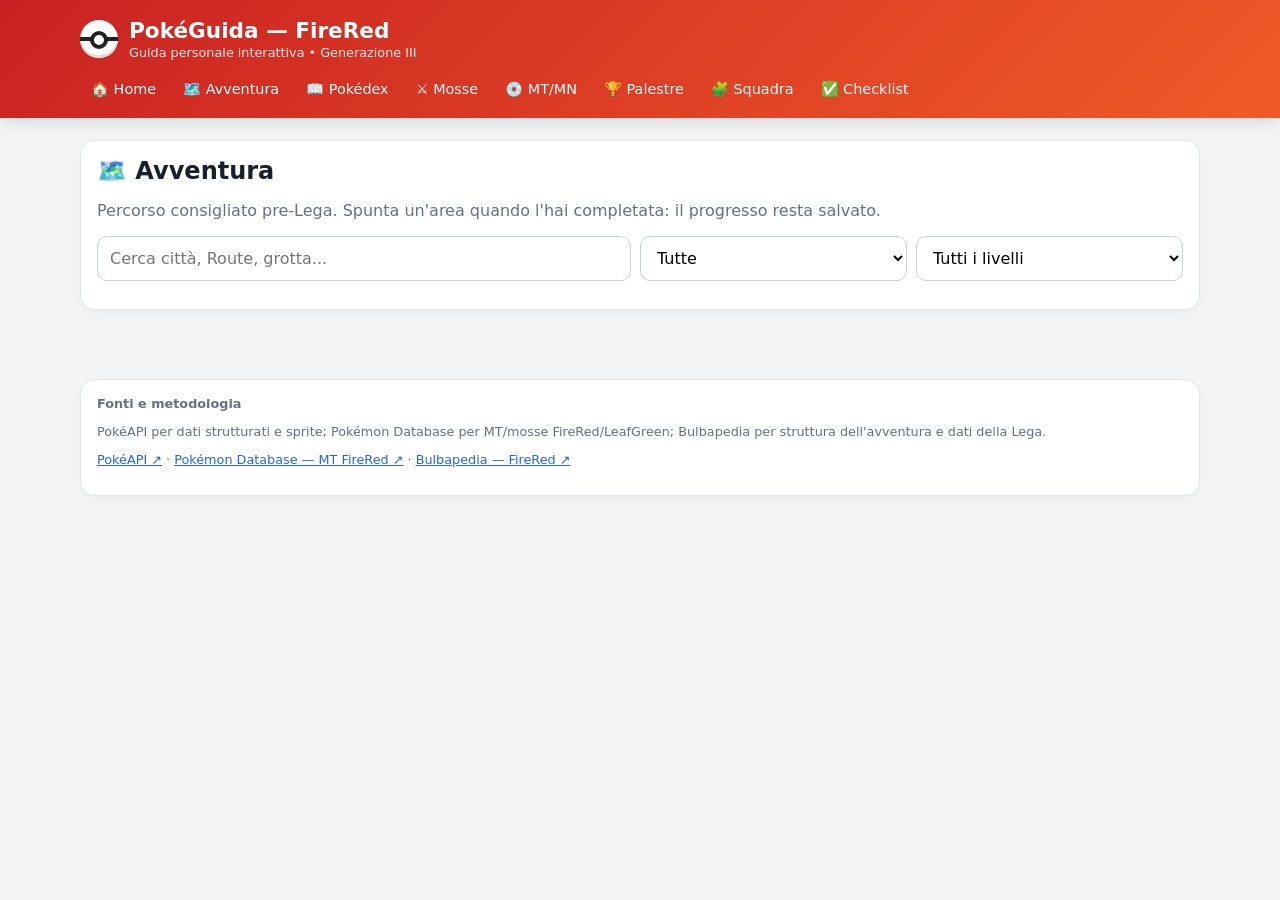
==== adventure.html @ aed2b201 "Add files via upload" ====
<!doctype html><html lang="it"><head><meta charset="utf-8"><meta name="viewport" content="width=device-width,initial-scale=1,viewport-fit=cover"><meta name="description" content="Guida interattiva Pokémon FireRed Generazione III"><title>Avventura — PokéGuida FireRed</title><style>
:root{--bg:#f3f5f7;--card:#fff;--ink:#18212b;--muted:#667085;--line:#e2e6ea;--red:#d92d2d;--red2:#ff6b35;--blue:#2563eb;--green:#15803d;--yellow:#b7791f;--shadow:0 4px 16px #0000000b}
*{box-sizing:border-box}html{scroll-behavior:smooth}body{margin:0;background:var(--bg);color:var(--ink);font-family:system-ui,-apple-system,BlinkMacSystemFont,"Segoe UI",Roboto,sans-serif}
header{background:linear-gradient(135deg,#c92121,#f05a28);color:#fff;position:sticky;top:0;z-index:20;box-shadow:0 3px 18px #0002}.wrap{width:min(1120px,calc(100% - 24px));margin:auto}
.top{padding:18px 0 12px;display:flex;align-items:center;justify-content:space-between;gap:12px}.brand{display:flex;align-items:center;gap:11px}.brand h1{font-size:1.35rem;margin:0}.brand p{font-size:.8rem;margin:2px 0 0;opacity:.9}.ball{width:38px;height:38px;border-radius:50%;background:#fff;position:relative;box-shadow:inset 0 -3px #ddd;flex:0 0 auto}.ball:before{content:"";position:absolute;left:0;right:0;top:17px;height:4px;background:#222}.ball:after{content:"";position:absolute;width:10px;height:10px;border:4px solid #222;background:#fff;border-radius:50%;left:10px;top:11px}
nav{display:flex;gap:5px;overflow:auto;padding:0 0 11px}nav a{color:#fff;text-decoration:none;padding:9px 11px;border-radius:9px;white-space:nowrap;font-size:.9rem}nav a:hover,nav a.active{background:#fff;color:#b51d1d}
main{padding:22px 0 40px}.page{display:none}.page.active{display:block}.grid{display:grid;grid-template-columns:repeat(auto-fit,minmax(245px,1fr));gap:14px}.card{background:var(--card);border:1px solid var(--line);border-radius:15px;padding:16px;box-shadow:var(--shadow)}.card h2,.card h3{margin:0 0 10px}.muted{color:var(--muted)}.small{font-size:.82rem}.notice{padding:13px 15px;border:1px solid #cfe1ff;background:#eef6ff;border-radius:12px;margin-bottom:14px}.tip{border-left:4px solid var(--red);padding:10px 12px;background:#fff7f7;border-radius:9px;margin:10px 0}.success{color:var(--green);font-weight:700}.warn{color:var(--yellow);font-weight:700}
button,.button{border:0;border-radius:9px;padding:9px 12px;background:#18212b;color:#fff;cursor:pointer;font:inherit}.button.alt{background:#fff;color:var(--ink);border:1px solid var(--line)}button:hover,.button:hover{opacity:.88}input,select{width:100%;padding:11px 12px;border:1px solid #cbd2d9;border-radius:10px;background:#fff;font:inherit}.controls{display:grid;grid-template-columns:2fr 1fr 1fr;gap:9px;margin:12px 0}.chips{display:flex;flex-wrap:wrap;gap:5px}.chip{display:inline-block;padding:4px 8px;border-radius:999px;background:#eef1f4;font-size:.75rem}.poke-grid{display:grid;grid-template-columns:repeat(auto-fill,minmax(165px,1fr));gap:9px}.poke{background:#fff;border:1px solid var(--line);border-radius:12px;padding:11px;cursor:pointer;transition:.15s}.poke:hover{border-color:#ef6b6b;transform:translateY(-1px)}.poke img{width:76px;height:76px;object-fit:contain;display:block;margin:auto}.num{font-size:.75rem;color:var(--muted)}.poke b{display:block;text-align:center}.poke .chips{text-align:center;justify-content:center}
.stat{display:flex;justify-content:space-between;border-bottom:1px dashed var(--line);padding:6px 0}.stat:last-child{border-bottom:0}table{width:100%;border-collapse:collapse;font-size:.9rem}th,td{text-align:left;padding:8px;border-bottom:1px solid var(--line);vertical-align:top}th{background:#fafafa}.scroll{overflow:auto}
.hero{background:linear-gradient(135deg,#fff,#fff6f1);border:1px solid #ffd4c7;border-radius:16px;padding:18px;margin-bottom:14px}.hero h2{margin:0 0 6px}.progress{height:10px;background:#e9ecef;border-radius:99px;overflow:hidden}.progress>i{display:block;height:100%;background:linear-gradient(90deg,var(--red),var(--red2));width:0}
.route{display:grid;grid-template-columns:auto 1fr auto;gap:12px;align-items:center;border:1px solid var(--line);background:#fff;border-radius:13px;padding:12px}.route .n{width:35px;height:35px;border-radius:50%;background:#ffe5df;display:grid;place-items:center;font-weight:800;color:#b51d1d}.route.done{opacity:.7}.route.done .n{background:#dff5e7;color:var(--green)}.route h3{margin:0 0 4px}.route p{margin:0}.route-actions{display:flex;gap:5px;flex-wrap:wrap;justify-content:flex-end}
.badge{font-size:.73rem;padding:4px 7px;border-radius:999px;background:#f1f3f5}.evo{display:flex;align-items:center;justify-content:center;gap:8px;flex-wrap:wrap;font-weight:700}.evo .arrow{font-size:1.3rem;color:var(--red)}
.team-slot{min-height:125px;display:flex;flex-direction:column;justify-content:space-between}.team-actions{display:flex;gap:6px}.danger{background:#a61b1b}.good{background:var(--green)}.two{display:grid;grid-template-columns:1fr 1fr;gap:14px}
.check{display:flex;gap:9px;align-items:flex-start;padding:9px;border-bottom:1px solid var(--line)}.check input{width:auto;margin-top:4px}.check.done label{text-decoration:line-through;color:var(--muted)}
.footer{padding:15px 0 50px;color:var(--muted);font-size:.8rem}.source a{color:var(--blue)}
.toast{position:fixed;right:14px;bottom:14px;background:#18212b;color:#fff;padding:11px 14px;border-radius:10px;box-shadow:0 8px 24px #0003;opacity:0;pointer-events:none;transition:.2s;z-index:50}.toast.show{opacity:1}
@media(max-width:700px){.top{align-items:flex-start}.brand h1{font-size:1.12rem}.controls,.two{grid-template-columns:1fr}.route{grid-template-columns:auto 1fr}.route-actions{grid-column:2;justify-content:flex-start}.wrap{width:min(100% - 18px,1120px)}main{padding-top:15px}.card{padding:14px}nav a{font-size:.82rem;padding:8px 9px}}
</style></head><body data-page="adventure"><header><div class="wrap"><div class="top"><div class="brand"><div class="ball"></div><div><h1>PokéGuida — FireRed</h1><p>Guida personale interattiva • Generazione III</p></div></div></div><nav id="nav">
<a href="index.html">🏠 Home</a>
<a href="adventure.html">🗺️ Avventura</a>
<a href="pokedex.html">📖 Pokédex</a>
<a href="moves.html">⚔️ Mosse</a>
<a href="tms.html">💿 MT/MN</a>
<a href="gyms.html">🏆 Palestre</a>
<a href="team.html">🧩 Squadra</a>
<a href="checklist.html">✅ Checklist</a>
</nav></div></header><main class="wrap"><section id="adventure" class="page active">
<div class="card"><h2>🗺️ Avventura</h2><p class="muted">Percorso consigliato pre-Lega. Spunta un'area quando l'hai completata: il progresso resta salvato.</p><div class="controls"><input id="areaSearch" placeholder="Cerca città, Route, grotta..."><select id="areaFilter"><option value="all">Tutte</option><option value="story">Storia</option><option value="optional">Opzionale</option></select><select id="areaLevel"><option value="all">Tutti i livelli</option><option value="1-15">Lv 1–15</option><option value="16-30">Lv 16–30</option><option value="31-45">Lv 31–45</option><option value="46-60">Lv 46–60</option></select></div></div>
<div id="areaList" style="display:grid;gap:9px;margin-top:14px"></div>
</section></main><footer class="wrap footer"><div class="card source"><b>Fonti e metodologia</b><p>PokéAPI per dati strutturati e sprite; Pokémon Database per MT/mosse FireRed/LeafGreen; Bulbapedia per struttura dell'avventura e dati della Lega.</p><p><a href="https://pokeapi.co/" target="_blank" rel="noopener">PokéAPI ↗</a> · <a href="https://pokemondb.net/firered-leafgreen/tms" target="_blank" rel="noopener">Pokémon Database — MT FireRed ↗</a> · <a href="https://bulbapedia.bulbagarden.net/wiki/Fire_Red" target="_blank" rel="noopener">Bulbapedia — FireRed ↗</a></p></div></footer><div id="toast" class="toast"></div><script>
'use strict';

/* ---------- dati FireRed curati ---------- */
const areas=[
["Pallet Town","story",5,["Scegli lo starter e ritira il Pokédex.","Parla con Oak dopo aver consegnato il pacco.","Ritira la Mappa da Daisy."],"Starter","Nessun incontro selvatico rilevante.","Primo obiettivo: arrivare a Viridian City."],
["Route 1","story",3,["Vai verso Viridian City.","Raccogli gli oggetti lungo il percorso."],"Pidgey, Rattata","Lv 2–5","Buona zona per portare lo starter al Lv 6–8."],
["Viridian City","story",5,["Consegna il pacco di Oak.","Ritira il Pokédex.","Compra Poké Ball quando disponibili."],"Pidgey/Rattata sulla Route 22","Lv 2–5","Prima di uscire puoi iniziare a formare il team."],
["Route 2","story",6,["Passa verso nord.","Raccogli l'oggetto e preparati alla foresta."],"Pidgey, Rattata, Nidoran in alcune aree","Lv 3–6","Non serve grindare molto."],
["Viridian Forest","story",7,["Attraversa la foresta.","Cerca Pikachu se vuoi un Elettro per la storia.","Affronta gli allenatori."],"Caterpie, Metapod, Weedle, Kakuna, Pikachu, Pidgey","Lv 3–7","Pikachu è raro: non perdere troppo tempo se non ti serve."],
["Pewter City","story",12,["Affronta Brock.","Ritira TM39 Rock Tomb dopo la vittoria.","Prosegui verso Route 3."],"Nessuno di importante","—","Per Brock, Acqua/Erba/Lotta sono ottimi."],
["Route 3","story",13,["Supera gli allenatori.","Raggiungi Mt. Moon."],"Spearow, Pidgey, Rattata, Nidoran","Lv 6–8","Buona zona per pareggiare i livelli."],
["Mt. Moon","story",15,["Esplora i piani e sconfiggi Team Rocket.","Scegli il Fossile Dome o Helix.","Raccogli TM09 Bullet Seed e TM46 Thief."],"Zubat, Geodude, Paras, Clefairy, Sandshrew/Ekans a seconda della versione","Lv 8–12","Geodude è utile contro molti avversari fisici."],
["Route 4","story",15,["Dopo Mt. Moon raccogli TM05 Roar.","Entra a Cerulean."],"Spearow, Rattata, Ekans/Sandshrew, Mankey in alcune versioni","Lv 8–12","Mankey può essere una risposta eccellente a Misty solo indirettamente: è soprattutto utile più avanti."],
["Cerulean City","story",18,["Affronta Misty.","Segui il Rocket Grunt a nord.","Visita Route 24/25 e casa di Bill."],"Poliwag/Psyduck/Magikarp tramite pesca","Lv 5–15","Starmie Lv 21 è il vero picco della palestra."],
["Route 24 / Route 25","story",18,["Sconfiggi il Nugget Bridge.","Aiuta Bill e ottieni il biglietto per la S.S. Anne.","Raccogli TM45 Attract."],"Oddish/Bellsprout, Caterpie/Weedle, Pidgey, Abra","Lv 8–14","Abra è forte ma richiede pazienza: catturarlo è la parte difficile."],
["Vermilion City / S.S. Anne","story",20,["Esplora la S.S. Anne.","Ottieni HM01 Cut.","Affronta Lt. Surge dopo aver attivato il puzzle della palestra."],"Diglett nella Diglett's Cave","Lv 15–22","Diglett può essere una risposta molto forte a Lt. Surge."],
["Route 9 / Route 10","story",22,["Supera gli allenatori.","Attraversa Rock Tunnel.","Porta Flash se vuoi facilitarti l'esplorazione."],"Rattata, Spearow, Ekans/Sandshrew, Voltorb in alcune zone","Lv 14–22","Non avere fretta: gli allenatori iniziano a salire di livello."],
["Rock Tunnel","story",25,["Attraversa la grotta.","Flash è consigliata ma non obbligatoria.","Arriva a Lavender Town."],"Zubat, Geodude, Machop, Onix, Mankey","Lv 15–22","Machop può diventare utile per il mid-game."],
["Lavender Town","story",25,["Visita Pokémon Tower quando la storia lo richiede.","Non puoi completare subito tutto: tornerai più avanti.","Prosegui verso Celadon/Fuchsia."],"Gastly, Cubone nella Pokémon Tower","Lv 13–25","Non sprecare tempo tentando di liberare subito la torre senza Silph Scope."],
["Celadon City","story",29,["Ottieni Eevee.","Esplora Department Store.","Completa Rocket Hideout.","Affronta Erika quando sei pronto.","Acquista le MT importanti al Game Corner se puoi."],"Eevee, Pokémon pescabili; Eevee è ottenibile come regalo","Lv variabili","Celadon è uno dei punti più importanti per costruire il team."],
["Fuchsia City / Safari Zone","story",35,["Completa Safari Zone.","Ottieni HM03 Surf e il Warden's Gold Teeth.","Affronta Koga.","Prendi gli oggetti rari della Safari Zone."],"Exeggcute, Rhyhorn, Tauros, Kangaskhan, Scyther/Pinsir, Dratini","Lv 22–32","Safari Zone è ricca di Pokémon importanti, ma catturarli richiede pazienza."],
["Saffron City / Silph Co.","story",38,["Salva Silph Co.","Ottieni la Master Ball.","Affronta il rivale e Team Rocket.","Affronta Sabrina."],"Abra/Kadabra nelle zone accessibili","Lv 15–35","Non usare la Master Ball a caso: è una risorsa unica nella run principale."],
["Cinnabar Island","story",42,["Esplora Pokémon Mansion per la chiave.","Affronta Blaine.","Completa la parte della storia sulle Sevii Islands quando richiesto."],"Ponyta/Rapidash; pesca","Lv 28–40","Acqua e Terra sono ottimi contro Blaine."],
["Seafoam Islands","story",42,["Attraversa la grotta oppure usa un percorso alternativo.","Ottieni accesso a Cinnabar/Vermilion a seconda del percorso.","Puoi incontrare Articuno."],"Tentacool, Tentacruel, Seel, Dewgong, Slowpoke, Psyduck","Lv 25–40","Articuno è opzionale ma molto forte per la storia."],
["Viridian City / Gym","story",45,["Affronta Giovanni.","Ottieni TM26 Earthquake.","Con l'ottavo badge puoi affrontare Victory Road."],"—","—","Acqua/Erba/Ghiaccio coprono bene i Pokémon Terra di Giovanni."],
["Victory Road","story",50,["Usa Forza e gli altri HM necessari.","Raccogli TM02 Dragon Claw e TM50 Overheat.","Prepara la squadra per la Lega."],"Machoke, Graveler, Onix, Rhyhorn, Golbat, Moltres opzionale","Lv 40–48","È il momento di stabilizzare il team, non di aggiungere troppi Pokémon nuovi."],
["Pokémon League","story",55,["Compra cure e status heal.","Salva prima di entrare.","Preparati a cinque battaglie consecutive."],"—","—","Un team intorno a Lv 50–55 può farcela; 55–60 rende la run più confortevole."],
["Sevii Islands / post-game","optional",60,["Completa le missioni post-game.","Sblocca il National Pokédex quando richiesto.","Accedi alle aree e agli incontri aggiuntivi."],"Molti Pokémon aggiuntivi","Variabili","La composizione degli Elite Four cambia dopo gli eventi post-game."],
];

const gyms=[
{name:"Brock",city:"Pewter City",type:"Roccia",badge:"Boulder",level:14,team:[["Geodude",12],["Onix",14]],weak:"Acqua • Erba • Lotta • Terra",strategy:"Lo starter Acqua o Erba rende lo scontro semplice. Se hai Charmander, allenati e usa una risposta Lotta o un Pokémon catturato apposta.",tm:"TM39 Rock Tomb"},
{name:"Misty",city:"Cerulean City",type:"Acqua",badge:"Cascade",level:21,team:[["Staryu",18],["Starmie",21]],weak:"Elettro • Erba",strategy:"Starmie è veloce e sorprendentemente forte. Pikachu è ottimo, ma anche un buon Pokémon Erba funziona molto bene.",tm:"TM03 Water Pulse"},
{name:"Lt. Surge",city:"Vermilion City",type:"Elettro",badge:"Thunder",level:24,team:[["Voltorb",21],["Pikachu",18],["Raichu",24]],weak:"Terra",strategy:"Un Pokémon Terra può rendere inutili gli attacchi Elettro. Diglett della Diglett's Cave è una soluzione naturale.",tm:"TM34 Shock Wave"},
{name:"Erika",city:"Celadon City",type:"Erba",badge:"Rainbow",level:29,team:[["Victreebel",29],["Tangela",24],["Vileplume",29]],weak:"Fuoco • Volante • Ghiaccio • Coleottero • Veleno",strategy:"Fuoco e Volante sono le risposte più immediate. Evita di affidarti a un singolo Pokémon vulnerabile alle mosse di stato.",tm:"TM19 Giga Drain"},
{name:"Koga",city:"Fuchsia City",type:"Veleno",badge:"Soul",level:43,team:[["Koffing",37],["Muk",39],["Koffing",37],["Weezing",43]],weak:"Psico • Terra",strategy:"Psico e Terra sono le debolezze principali. Presta attenzione a Veleno e alle strategie che allungano lo scontro.",tm:"TM06 Toxic"},
{name:"Sabrina",city:"Saffron City",type:"Psico",badge:"Marsh",level:43,team:[["Mr. Mime",37],["Kadabra",38],["Venomoth",38],["Alakazam",43]],weak:"Buio • Spettro • Coleottero",strategy:"Alakazam è veloce e colpisce molto forte sullo Speciale. Un attaccante robusto o una buona copertura Buio/Spettro/Coleottero aiuta.",tm:"TM04 Calm Mind"},
{name:"Blaine",city:"Cinnabar Island",type:"Fuoco",badge:"Volcano",level:47,team:[["Growlithe",42],["Ponyta",40],["Rapidash",42],["Arcanine",47]],weak:"Acqua • Terra • Roccia",strategy:"Acqua è la soluzione più semplice. Non arrivare sottolivellato: Arcanine è il Pokémon più impegnativo.",tm:"TM38 Fire Blast"},
{name:"Giovanni",city:"Viridian City",type:"Terra",badge:"Earth",level:50,team:[["Rhyhorn",45],["Dugtrio",42],["Nidoqueen",44],["Nidoking",45],["Rhydon",50]],weak:"Acqua • Erba • Ghiaccio",strategy:"Acqua ed Erba coprono molto bene il team. Attenzione a Rhydon, il Pokémon di livello più alto.",tm:"TM26 Earthquake"}
];

const elite=[
["Lorelei","Ghiaccio/Acqua",[["Dewgong",54],["Cloyster",53],["Slowbro",54],["Jynx",56],["Lapras",56]],"Elettro • Erba • Lotta • Roccia","Gli Acqua richiedono Elettro/Erba; Jynx è vulnerabile a Fuoco/Roccia/Acciaio/Fantasma/Buio."],
["Bruno","Lotta/Roccia",[["Onix",51],["Hitmonchan",53],["Hitmonlee",53],["Onix",54],["Machamp",56]],"Acqua • Erba • Volante • Psico","I due Onix sono facili con Acqua/Erba; Machamp è il vero pericolo fisico."],
["Agatha","Spettro/Veleno",[["Gengar",54],["Golbat",54],["Haunter",53],["Arbok",56],["Gengar",58]],"Psico • Terra • Buio • Spettro","Evita di affidarti solo a mosse Normali contro i suoi Spettri: in Gen III Spettro e Normale hanno interazioni particolari."],
["Lance","Drago/Volante",[["Gyarados",56],["Dragonair",54],["Dragonair",54],["Aerodactyl",58],["Dragonite",60]],"Elettro • Ghiaccio • Roccia","Ghiaccio è eccezionale contro Dragonair/Dragonite. Attenzione ad Aerodactyl e alla velocità."],
["Campione / Rivale","Misto",[["Pidgeot",59],["Alakazam",57],["Rhydon",59],["Exeggutor",59],["Gyarados",63],["Charizard",65]],"Dipende dallo starter scelto","La squadra esatta del rivale dipende dallo starter scelto. Prepara risposte a Volante, Psico, Terra, Erba, Acqua e Fuoco."]
];

const tms=[
["01","Focus Punch","Lotta",150,20,"Fisica","Silph Co. 5F",false],["02","Dragon Claw","Drago",80,15,"Fisica","Victory Road 1F",true],["03","Water Pulse","Acqua",60,20,"Speciale","Palestra di Misty",false],["04","Calm Mind","Psico","—",20,"Stato","Palestra di Sabrina",true],["05","Roar","Normale","—",20,"Stato","Route 4 / Celadon Department Store",false],["06","Toxic","Veleno","—",10,"Stato","Palestra di Koga",true],["07","Hail","Ghiaccio","—",10,"Stato","Victory Road 2F",false],["08","Bulk Up","Lotta","—",20,"Stato","Silph Co. 7F",true],["09","Bullet Seed","Erba",25,30,"Fisica","Mt. Moon",false],["10","Hidden Power","Normale",60,15,"Speciale","Pickup (5%)",false],["11","Sunny Day","Fuoco","—",5,"Stato","Safari Zone Area 1",false],["12","Taunt","Buio","—",20,"Stato","Rocket Hideout B2F",false],["13","Ice Beam","Ghiaccio",90,10,"Speciale","Celadon Game Corner",true],["14","Blizzard","Ghiaccio",110,5,"Speciale","Pokémon Mansion B1F",false],["15","Hyper Beam","Normale",150,5,"Speciale","Celadon Department Store",false],["16","Light Screen","Psico","—",30,"Stato","Celadon Department Store / tetto",false],["17","Protect","Normale","—",10,"Stato","Power Plant",false],["18","Rain Dance","Acqua","—",5,"Stato","Route 15",false],["19","Giga Drain","Erba",75,10,"Speciale","Palestra di Erika",true],["20","Safeguard","Normale","—",25,"Stato","Celadon Department Store / tetto",false],["21","Frustration","Normale","—",20,"Fisica","Rocket Hideout B3F",false],["22","Solar Beam","Erba",120,10,"Speciale","Pokémon Mansion B1F",true],["23","Iron Tail","Acciaio",100,15,"Fisica","Celadon Game Corner",false],["24","Thunderbolt","Elettro",90,15,"Speciale","Celadon Game Corner",true],["25","Thunder","Elettro",110,10,"Speciale","Power Plant",false],["26","Earthquake","Terra",100,10,"Fisica","Palestra di Giovanni",true],["27","Return","Normale","—",20,"Fisica","Route 12",true],["28","Dig","Terra",80,10,"Fisica","Cerulean / Celadon Department Store",true],["29","Psychic","Psico",90,10,"Speciale","Saffron City",true],["30","Shadow Ball","Spettro",80,15,"Speciale","Celadon Game Corner",true],["31","Brick Break","Lotta",75,15,"Fisica","S.S. Anne / Celadon Department Store",true],["32","Double Team","Normale","—",15,"Stato","Safari Zone",false],["33","Reflect","Psico","—",20,"Stato","Celadon Department Store",false],["34","Shock Wave","Elettro",60,20,"Speciale","Palestra di Lt. Surge",true],["35","Flamethrower","Fuoco",90,15,"Speciale","Celadon Game Corner",true],["36","Sludge Bomb","Veleno",90,10,"Fisica","Rocket Warehouse",true],["37","Sandstorm","Roccia","—",10,"Stato","Victory Road",false],["38","Fire Blast","Fuoco",110,5,"Speciale","Palestra di Blaine",false],["39","Rock Tomb","Roccia",60,15,"Fisica","Palestra di Brock",false],["40","Aerial Ace","Volante",60,20,"Fisica","Route 9",true],["41","Torment","Buio","—",15,"Stato","Silph Co. 4F",false],["42","Facade","Normale",70,20,"Fisica","Memorial Pillar",true],["43","Secret Power","Normale",70,20,"Fisica","Route 24 / Celadon Department Store",false],["44","Rest","Psico","—",5,"Stato","S.S. Anne",false],["45","Attract","Normale","—",15,"Stato","Route 24 / Celadon Department Store",false],["46","Thief","Buio",60,25,"Fisica","Mt. Moon",true],["47","Steel Wing","Acciaio",70,25,"Fisica","Safari Zone Area 2",false],["48","Skill Swap","Psico","—",10,"Stato","Route 12",false],["49","Snatch","Buio","—",10,"Stato","Rocket Hideout B4F",false],["50","Overheat","Fuoco",130,5,"Speciale","Victory Road 3F",true]
];
const hms=[["HM01","Cut","Normale","Taglia piccoli alberi; indispensabile in vari punti."],["HM02","Fly","Volante","Permette di viaggiare rapidamente tra città già visitate."],["HM03","Surf","Acqua","Indispensabile per moltissime aree e per esplorare via acqua."],["HM04","Strength","Normale","Sposta massi; necessaria in Victory Road e altre aree."],["HM05","Flash","Normale","Illumina Rock Tunnel; utile ma non strettamente obbligatoria."],["HM06","Rock Smash","Lotta","Utilità e accesso ad alcune aree/oggetti; non è richiesta per la storia principale in modo uniforme."],["HM07","Waterfall","Acqua","Utilità soprattutto nel post-game/Sevii Islands."]];

const typeChart={
Normale:["Lotta"],Fuoco:["Acqua","Terra","Roccia"],Acqua:["Elettro","Erba"],Elettro:["Terra"],Erba:["Fuoco","Ghiaccio","Veleno","Volante","Coleottero"],Ghiaccio:["Fuoco","Lotta","Roccia","Acciaio"],Lotta:["Volante","Psico"],Veleno:["Terra","Psico"],Terra:["Acqua","Erba","Ghiaccio"],Volante:["Elettro","Ghiaccio","Roccia"],Psico:["Coleottero","Spettro","Buio"],Coleottero:["Fuoco","Volante","Roccia"],Roccia:["Acqua","Erba","Lotta","Terra","Acciaio"],Spettro:["Spettro","Buio"],Drago:["Ghiaccio","Drago"],Buio:["Lotta","Coleottero"],Acciaio:["Fuoco","Lotta","Terra"]};
const types=["Normale","Fuoco","Acqua","Elettro","Erba","Ghiaccio","Lotta","Veleno","Terra","Volante","Psico","Coleottero","Roccia","Spettro","Drago","Buio","Acciaio"];
const starters=new Set(["bulbasaur","charmander","squirtle"]);
const legendary=new Set(["articuno","zapdos","moltres","mewtwo","mew"]);
const tradeLike=new Set(["alakazam","machamp","golem","gengar"]);
const evoOnly=new Set(["ivysaur","venusaur","charmeleon","charizard","wartortle","blastoise","butterfree","beedrill","pidgeotto","pidgeot","raticate","fearow","arbok","raichu","sandslash","nidoqueen","nidoking","clefable","ninetales","wigglytuff","golbat","vileplume","parasect","venomoth","dugtrio","persian","golduck","primeape","arcanine","poliwhirl","poliwrath","kadabra","alakazam","machoke","machamp","weepinbell","victreebel","tentacruel","graveler","golem","rapidash","slowbro","magneton","dodrio","dewgong","muk","cloyster","haunter","gengar","hypno","kingler","electrode","exeggutor","marowak","rhydon","seadra","seaking","starmie","dragonair","dragonite"]);

const routeStateKey="pokeguida_route_v2", teamKey="pokeguida_team_v2", checkKey="pokeguida_checks_v2", lastKey="pokeguida_last_v2";
let routeState=JSON.parse(localStorage.getItem(routeStateKey)||"{}");
let team=JSON.parse(localStorage.getItem(teamKey)||"[]");
let checks=JSON.parse(localStorage.getItem(checkKey)||"{}");
let cache={};

function esc(s){return String(s).replace(/[&<>"']/g,c=>({"&":"&amp;","<":"&lt;",">":"&gt;",'"':"&quot;","'":"&#039;"}[c]));}
function title(s){return s.replaceAll("-"," ").replace(/\b\w/g,c=>c.toUpperCase());}
function toast(s){const t=document.getElementById("toast");t.textContent=s;t.classList.add("show");setTimeout(()=>t.classList.remove("show"),1700);}
function save(){localStorage.setItem(routeStateKey,JSON.stringify(routeState));localStorage.setItem(teamKey,JSON.stringify(team));localStorage.setItem(checkKey,JSON.stringify(checks));}
function sprite(id){return `https://raw.githubusercontent.com/PokeAPI/sprites/master/sprites/pokemon/versions/generation-iii/firered-leafgreen/${id}.png`;}
function renderHome(){
 const done=areas.filter(a=>routeState[a[0]]).length, pct=Math.round(done/areas.length*100);
 document.getElementById("homeProgress").style.width=pct+"%";document.getElementById("progressText").textContent=`${done}/${areas.length} aree principali completate (${pct}%).`;
 document.getElementById("whereSelect").innerHTML=areas.map((a,i)=>`<option value="${i}">${i+1}. ${a[0]}</option>`).join("");
 document.getElementById("whereSelect").value=localStorage.getItem("current_area")||"0";
 updateAdvice();
 document.getElementById("homeTeam").innerHTML=team.length?team.map(n=>`<span class="chip">${title(n)}</span>`).join(" "):'<span class="muted">Nessun Pokémon salvato.</span>';
 document.getElementById("quickRoute").innerHTML=areas.slice(0,12).map((a,i)=>`<div class="route ${routeState[a[0]]?"done":""}" style="margin:6px 0"><div class="n">${i+1}</div><div><h3>${a[0]}</h3><p class="small">${a[5]} • consigliato Lv ${a[2]}</p></div><div><a class="button alt small" href="#adventure">Apri</a></div></div>`).join("");
}
function updateAdvice(){
 const i=+document.getElementById("whereSelect").value;localStorage.setItem("current_area",String(i));const a=areas[i], next=areas[i+1];
 document.getElementById("nextAdvice").innerHTML=next?`<b>Adesso:</b> ${esc(a[0])}.<br><b>Prossima destinazione:</b> ${esc(next[0])}.<br><span class="small">Livello indicativo: ${next[2]}. ${esc(next[6])}</span>`:`Hai raggiunto la fine del percorso principale. Preparati per il post-game!`;
}
document.getElementById("whereSelect").onchange=updateAdvice;

function renderAreas(){
 const q=(document.getElementById("areaSearch").value||"").toLowerCase(), f=document.getElementById("areaFilter").value, lv=document.getElementById("areaLevel").value;
 const list=areas.filter(a=>(!q||a[0].toLowerCase().includes(q)||a[3].toLowerCase().includes(q))&&(f==="all"||a[1]===f)&&(lv==="all"||(+a[2]>=+lv.split("-")[0]&&+a[2]<=+lv.split("-")[1])));
 document.getElementById("areaList").innerHTML=list.map((a)=>{const i=areas.indexOf(a),done=!!routeState[a[0]];return `<article class="route ${done?"done":""}"><div class="n">${i+1}</div><div><h3>${esc(a[0])}</h3><p><span class="badge">Livello ${a[2]}</span> <span class="badge">${esc(a[1])}</span></p><p class="small"><b>Cosa fare:</b> ${a[3].map(esc).join(" • ")}</p><p class="small"><b>Selvatici:</b> ${esc(a[4])} · <b>Livelli:</b> ${esc(a[5])}</p><p class="small"><b>Consiglio:</b> ${esc(a[6])}</p></div><div class="route-actions"><button onclick="toggleArea(${i})">${done?"✓ Completata":"Segna completata"}</button>${i>0?`<a class="button alt" href="#adventure" onclick="setTimeout(()=>focusArea(${i-1}),0)">←</a>`:""}${i<areas.length-1?`<a class="button alt" href="#adventure" onclick="setTimeout(()=>focusArea(${i+1}),0)">→</a>`:""}</div></article>`}).join("")||'<div class="card">Nessuna area trovata.</div>';
}
function focusArea(i){document.querySelectorAll("#areaList .route")[Math.max(0,i)]?.scrollIntoView({behavior:"smooth",block:"center"});}
function toggleArea(i){routeState[areas[i][0]]=!routeState[areas[i][0]];save();renderAreas();renderHome();toast(routeState[areas[i][0]]?"Area completata ✓":"Area riaperta");}

["areaSearch","areaFilter","areaLevel"].forEach(id=>document.getElementById(id).addEventListener("input",renderAreas));

async function api(url){if(cache[url])return cache[url];const r=await fetch(url);if(!r.ok)throw new Error(r.status);return cache[url]=r.json();}
async function initTypes(){const html='<option value="all">Tutti i tipi</option>'+types.map(t=>`<option>${t}</option>`).join(""); for(const id of ["typeFilter","moveType","tmType","teamAddType"]){const el=document.getElementById(id);if(el)el.innerHTML=html;}}

const allNames=["bulbasaur","ivysaur","venusaur","charmander","charmeleon","charizard","squirtle","wartortle","blastoise","caterpie","metapod","butterfree","weedle","kakuna","beedrill","pidgey","pidgeotto","pidgeot","rattata","raticate","spearow","fearow","ekans","arbok","pikachu","raichu","sandshrew","sandslash","nidoran-f","nidorina","nidoqueen","nidoran-m","nidorino","nidoking","clefairy","clefable","vulpix","ninetales","jigglypuff","wigglytuff","zubat","golbat","oddish","gloom","vileplume","paras","parasect","venonat","venomoth","diglett","dugtrio","meowth","persian","psyduck","golduck","mankey","primeape","growlithe","arcanine","poliwag","poliwhirl","poliwrath","abra","kadabra","alakazam","machop","machoke","machamp","bellsprout","weepinbell","victreebel","tentacool","tentacruel","geodude","graveler","golem","ponyta","rapidash","slowpoke","slowbro","magnemite","magneton","farfetchd","doduo","dodrio","seel","dewgong","grimer","muk","shellder","cloyster","gastly","haunter","gengar","onix","drowzee","hypno","krabby","kingler","voltorb","electrode","exeggcute","exeggutor","cubone","marowak","hitmonlee","hitmonchan","lickitung","koffing","weezing","rhyhorn","rhydon","chansey","tangela","kangaskhan","horsea","seadra","goldeen","seaking","staryu","starmie","mr-mime","scyther","jynx","electabuzz","magmar","pinsir","tauros","magikarp","gyarados","lapras","ditto","eevee","vaporeon","jolteon","flareon","porygon","omanyte","omastar","kabuto","kabutops","aerodactyl","snorlax","articuno","zapdos","moltres","dratini","dragonair","dragonite","mewtwo","mew"];

function nameId(n){return allNames.indexOf(n)+1;}
function renderPokedex(){
 const q=(document.getElementById("pokeSearch").value||"").toLowerCase(), typ=document.getElementById("typeFilter").value, sp=document.getElementById("specialFilter").value;
 const arr=allNames.map((n,i)=>({n,id:i+1})).filter(x=>(!q||x.n.includes(q)||String(x.id)===q||String(x.id).padStart(3,"0")===q));
 document.getElementById("pokeList").innerHTML=arr.filter(x=>{
  if(sp==="starter"&&!starters.has(x.n))return false;if(sp==="legendary"&&!legendary.has(x.n))return false;if(sp==="evolution"&&!evoOnly.has(x.n))return false;if(sp==="trade"&&!tradeLike.has(x.n))return false;
  return true;
 }).map(x=>`<div class="poke" data-name="${x.n}" onclick="openPoke('${x.n}')"><img loading="lazy" src="${sprite(x.id)}" alt="${esc(title(x.n))}"><div class="num">#${String(x.id).padStart(3,"0")}</div><b>${esc(title(x.n))}</b><div class="chips" data-types="${x.n}"></div><div style="text-align:center;margin-top:5px"><a class="small" href="${sprite(x.id)}" target="_blank" rel="noopener" onclick="event.stopPropagation()">🖼️ immagine</a></div></div>`).join("");
 arr.forEach(x=>loadCardType(x.n));
}
async function loadCardType(n){try{const p=await api(`https://pokeapi.co/api/v2/pokemon/${n}`);const el=document.querySelector(`[data-types="${CSS.escape(n)}"]`);if(el)el.innerHTML=p.types.map(t=>`<span class="chip">${title(t.type.name)}</span>`).join("");}catch{}}
async function openPoke(n){
 const d=document.getElementById("pokeDetail");d.style.display="block";d.innerHTML="<b>Caricamento dati FireRed...</b>";d.scrollIntoView({behavior:"smooth",block:"start"});
 try{
  const p=await api(`https://pokeapi.co/api/v2/pokemon/${n}`), s=await api(`https://pokeapi.co/api/v2/pokemon-species/${n}`);
  const vg=p.moves.flatMap(m=>m.version_group_details.filter(v=>v.version_group.name==="firered-leafgreen").map(v=>({name:m.move.name,method:v.move_learn_method.name,level:v.level_learned_at,url:m.move.url})));
  const level=vg.filter(m=>m.method==="level-up").sort((a,b)=>a.level-b.level);
  const tm=vg.filter(m=>m.method==="machine");
  const chain=await api(s.evolution_chain.url), evo=[];function walk(x){evo.push(x.species.name);x.evolves_to.forEach(walk)}walk(chain.chain);
  const stats=p.stats.map(x=>`<div class="stat"><span>${title(x.stat.name)}</span><b>${x.base_stat}</b></div>`).join("");
  const types=p.types.map(x=>title(x.type.name));
  const moves=level.length?`<div class="scroll"><table><thead><tr><th>Liv.</th><th>Mossa</th></tr></thead><tbody>${level.map(m=>`<tr><td>${m.level}</td><td>${title(m.name)}</td></tr>`).join("")}</tbody></table></div>`:"<p class=muted>Nessuna mossa di livello disponibile nei dati.</p>";
  const machines=tm.map(m=>title(m.name)).join(", ")||"—";
  d.innerHTML=`<div style="display:flex;justify-content:space-between;gap:12px;align-items:start"><div><h2>#${String(p.id).padStart(3,"0")} ${title(p.name)}</h2><div class="chips">${types.map(x=>`<span class="chip">${x}</span>`).join("")}</div></div><img src="${sprite(p.id)}" alt="${title(p.name)}" style="width:110px;height:110px;object-fit:contain"></div>
  <p><a class="button" href="${sprite(p.id)}" target="_blank" rel="noopener">🖼️ Apri sprite FireRed online</a></p>
  <div class="two"><div><h3>Statistiche base</h3>${stats}</div><div><h3>Informazioni</h3><p><b>Abilità:</b> ${p.abilities.map(a=>title(a.ability.name)).join(", ")}</p><p><b>Linea evolutiva:</b></p><div class="evo">${evo.map((e,i)=>`${i?'<span class="arrow">→</span>':''}<span>${title(e)}</span>`).join("")}</div><p><b>MT/MN:</b> ${machines}</p><p class="small muted">Le condizioni di evoluzione vengono lette dalla catena FireRed/LeafGreen; per dettagli complessi può essere necessario aprire la voce specifica.</p></div></div>
  <h3 style="margin-top:18px">Mosse imparate salendo di livello — FireRed/LeafGreen</h3>${moves}
  <div class="tip"><b>Moveset storia:</b> usa 1–2 STAB affidabili, una copertura utile e una mossa di utilità. Ricorda la regola Gen III: Fisico/Speciale dipende dal tipo.</div>`;
 }catch(e){d.innerHTML=`<b>Errore nel caricamento.</b><p class=muted>${esc(e.message)}</p>`;}
}
["pokeSearch","typeFilter","specialFilter"].forEach(id=>document.getElementById(id).addEventListener("input",renderPokedex));

function renderMoves(){
 const q=document.getElementById("moveSearch").value.toLowerCase(),cat=document.getElementById("moveCat").value,typ=document.getElementById("moveType").value;
 const arr=tms.map(x=>({name:x[1],type:x[2],power:x[3],pp:x[4],cat:x[5]})).filter(x=>(!q||x.name.toLowerCase().includes(q))&&(cat==="all"||x.cat.toLowerCase().includes(cat==="physical"?"fisica":cat==="special"?"speciale":"stato"))&&(typ==="all"||x.type===typ));
 document.getElementById("moveList").innerHTML=arr.map(x=>`<div class="card"><h3>${x.name}</h3><div class="chips"><span class="chip">${x.type}</span><span class="chip">${x.cat}</span></div><div class="stat"><span>Potenza</span><b>${x.power}</b></div><div class="stat"><span>PP</span><b>${x.pp}</b></div><p class="small muted">Questa lista è centrata sulle MT FireRed; per mosse di livello del singolo Pokémon usa il Pokédex.</p></div>`).join("");
}
["moveSearch","moveCat","moveType"].forEach(id=>document.getElementById(id).addEventListener("input",renderMoves));

function renderTMs(){
 const q=document.getElementById("tmSearch").value.toLowerCase(),typ=document.getElementById("tmType").value,imp=document.getElementById("tmImportant").value;
 document.getElementById("tmBody").innerHTML=tms.filter(x=>(!q||x.join(" ").toLowerCase().includes(q))&&(typ==="all"||x[2]===typ)&&(imp==="all"||x[7])).map(x=>`<tr><td><b>TM${x[0]}</b>${x[7]?'<br><span class="small">⭐ storia</span>':""}</td><td>${x[1]}</td><td>${x[2]}</td><td>${x[3]}</td><td>${x[4]}</td><td>${x[5]}</td><td>${x[6]}</td></tr>`).join("");
 document.getElementById("hmList").innerHTML=hms.map(x=>`<div class="card"><h3>${x[0]} — ${x[1]}</h3><span class="chip">${x[2]}</span><p>${x[3]}</p></div>`).join("");
}
["tmSearch","tmType","tmImportant"].forEach(id=>document.getElementById(id).addEventListener("input",renderTMs));

function renderGyms(){
 const done=gyms.filter((_,i)=>checks["gym"+i]).length,pct=Math.round(done/8*100);document.getElementById("gymProgress").style.width=pct+"%";document.getElementById("gymProgressText").textContent=`${done}/8 palestre completate`;
 document.getElementById("gymList").innerHTML=gyms.map((g,i)=>`<article class="card"><div style="display:flex;justify-content:space-between;gap:10px"><div><h2>${i+1}. ${g.name}</h2><p class="muted">${g.city} • ${g.type} • Badge ${g.badge}</p></div><button class="${checks["gym"+i]?"good":""}" onclick="toggleGym(${i})">${checks["gym"+i]?"✓ Vinta":"Segna vinta"}</button></div><p><b>Squadra:</b> ${g.team.map(x=>`${x[0]} Lv.${x[1]}`).join(" • ")}</p><p><b>Debolezze:</b> <span class="success">${g.weak}</span></p><p><b>Strategia:</b> ${g.strategy}</p><p><b>Ricompensa:</b> ${g.tm}</p></article>`).join("");
 document.getElementById("eliteList").innerHTML=elite.map(e=>`<div class="card" style="margin:9px 0"><h3>${e[0]}</h3><p><b>Specialità:</b> ${e[1]}</p><p><b>Squadra:</b> ${e[2].map(x=>`${x[0]} Lv.${x[1]}`).join(" • ")}</p><p><b>Risposte:</b> ${e[3]}</p><p>${e[4]}</p></div>`).join("");
}
function toggleGym(i){checks["gym"+i]=!checks["gym"+i];save();renderGyms();renderChecklist();renderHome();toast(checks["gym"+i]?"Palestra completata ✓":"Palestra riaperta");}

function teamCard(n){const id=nameId(n);return `<div class="poke" onclick="addTeam('${n}')"><img loading="lazy" src="${sprite(id)}" alt="${title(n)}"><b>${title(n)}</b><div class="small" style="text-align:center">+ aggiungi</div></div>`}
function renderTeam(){
 const q=document.getElementById("teamSearch").value.toLowerCase(),typ=document.getElementById("teamAddType").value;
 document.getElementById("teamResults").innerHTML=allNames.filter(n=>n.includes(q)).filter(n=>typ==="all"||cache[n]?.types?.some(t=>title(t.type.name)===typ)||!typ).slice(0,36).map(teamCard).join("");
 document.getElementById("teamSlots").innerHTML=Array.from({length:6},(_,i)=>{const n=team[i];return `<div class="card team-slot">${n?`<div><img src="${sprite(nameId(n))}" style="width:75px;height:75px;display:block;margin:auto"><h3 style="text-align:center">${title(n)}</h3></div><div class="team-actions"><button class="danger" onclick="removeTeam(${i})">Rimuovi</button><button class="button alt" onclick="selectCompare('${n}')">Confronta</button></div>`:`<div><h3>Slot ${i+1}</h3><p class="muted">Vuoto</p></div>`}</div>`}).join("");
 renderAnalysis();renderCompare();
}
async function addTeam(n){if(team.includes(n)){toast("Già nella squadra");return}if(team.length>=6){toast("La squadra è già completa");return}team.push(n);save();renderTeam();renderHome();toast(`${title(n)} aggiunto ✓`);await loadTeamData(n);}
function removeTeam(i){team.splice(i,1);save();renderTeam();renderHome();}
function loadTeamData(n){return api(`https://pokeapi.co/api/v2/pokemon/${n}`).then(p=>cache[n]=p).catch(()=>{});}
async function renderAnalysis(){
 const data=[];for(const n of team){let p=cache[n];if(!p)try{p=await api(`https://pokeapi.co/api/v2/pokemon/${n}`);cache[n]=p}catch{}if(p)data.push(p)}
 const present=new Set(data.flatMap(p=>p.types.map(t=>title(t.type.name)))), counts={};data.forEach(p=>p.types.forEach(t=>counts[title(t.type.name)]=(counts[title(t.type.name)]||0)+1));
 const coverage=new Set();data.forEach(p=>p.types.forEach(t=>(typeChart[title(t.type.name)]||[]).forEach(w=>coverage.add(w))));
 const common=[];const allWeak=types.filter(t=>data.length&&data.every(p=>(typeChart[t]||[]).includes(title(p.types[0].type.name)))); // indicatore semplice
 document.getElementById("teamAnalysis").innerHTML=team.length?`<p><b>Tipi presenti:</b> ${types.map(t=>`<span class="chip">${present.has(t)?"✅":"—"} ${t}${counts[t]?` (${counts[t]})`:""}</span>`).join(" ")}</p><p><b>Tipi utili da avere come attacchi:</b> ${[...coverage].map(t=>`<span class="chip">${t}</span>`).join(" ")||"—"}</p><p><b>Consiglio:</b> ${team.length<6?"Completa la squadra solo con ruoli che ti servono davvero.":"Controlla che almeno 4–5 tipi offensivi utili siano rappresentati e che non ci siano troppe debolezze condivise."}</p><p class="small muted">L'analisi è volutamente orientata alla storia e non sostituisce il calcolo competitivo.</p>`:"<p class=muted>Aggiungi Pokémon per vedere l'analisi.</p>";
}
function selectCompare(n){document.getElementById("compareA").value=n;renderCompare();}
function renderCompare(){
 const opts=['<option value="">Seleziona</option>',...allNames.map(n=>`<option value="${n}">${title(n)}</option>`)].join("");document.getElementById("compareA").innerHTML=opts;document.getElementById("compareB").innerHTML=opts;
 if(team[0])document.getElementById("compareA").value=team[0];if(team[1])document.getElementById("compareB").value=team[1];showCompare();
}
async function showCompare(){
 const a=document.getElementById("compareA").value,b=document.getElementById("compareB").value;if(!a||!b||a===b){document.getElementById("compareResult").innerHTML='<p class="muted">Scegli due Pokémon diversi.</p>';return}
 try{const [pa,pb]=await Promise.all([api(`https://pokeapi.co/api/v2/pokemon/${a}`),api(`https://pokeapi.co/api/v2/pokemon/${b}`)]);const rows=pa.stats.map((s,i)=>`<tr><td>${title(s.stat.name)}</td><td><b>${s.base_stat}</b></td><td><b>${pb.stats[i].base_stat}</b></td></tr>`).join("");document.getElementById("compareResult").innerHTML=`<div class="scroll"><table><thead><tr><th>Stat</th><th>${title(a)}</th><th>${title(b)}</th></tr></thead><tbody>${rows}</tbody></table></div><p><b>Tipi:</b> ${title(a)} = ${pa.types.map(x=>title(x.type.name)).join("/")} · ${title(b)} = ${pb.types.map(x=>title(x.type.name)).join("/")}</p><p class="tip"><b>Per la storia:</b> non scegliere solo dal totale delle statistiche. Considera disponibilità, livello a cui viene ottenuto, mosse e copertura del resto della squadra.</p>`}catch(e){document.getElementById("compareResult").textContent="Errore nel confronto."}
}
document.getElementById("compareA").onchange=showCompare;document.getElementById("compareB").onchange=showCompare;
["teamSearch","teamAddType"].forEach(id=>document.getElementById(id).addEventListener("input",renderTeam));document.getElementById("resetTeam").onclick=()=>{if(confirm("Vuoi cancellare la squadra salvata?")){team=[];save();renderTeam();renderHome();}};
function renderChecklist(){
 const gymHTML=gyms.map((g,i)=>checkItem("gym"+i,`${i+1}. ${g.name} — Badge ${g.badge}`)).join("");
 const areaHTML=areas.map((a,i)=>checkItem("area"+i,`${i+1}. ${a[0]}`)).join("");
 const goals=[["goalOak","Completa il Pokédex regionale / National Dex secondo i tuoi obiettivi"],["goalMaster","Ottieni la Master Ball"],["goalBird","Cattura almeno uno dei tre uccelli leggendari"],["goalMewtwo","Cattura Mewtwo"],["goalLeague","Diventa Campione"],["goalSevii","Completa le missioni principali delle Sevii Islands"]];
 document.getElementById("gymChecks").innerHTML=gymHTML;document.getElementById("areaChecks").innerHTML=areaHTML;document.getElementById("goalChecks").innerHTML=goals.map(x=>checkItem(x[0],x[1])).join("");
 updateCheckProgress();
}
function checkItem(key,label){return `<div class="check ${checks[key]?"done":""}"><input type="checkbox" ${checks[key]?"checked":""} onchange="toggleCheck('${key}')"><label>${esc(label)}</label></div>`}
function toggleCheck(k){checks[k]=!checks[k];save();renderChecklist();renderHome();}
function updateCheckProgress(){const total=8+areas.length+6,done=[...Object.keys(checks)].filter(k=>checks[k]).length,pct=Math.round(done/total*100);document.getElementById("checkProgress").style.width=pct+"%";document.getElementById("checkProgressText").textContent=`${done}/${total} obiettivi completati (${pct}%).`}
document.getElementById("resetChecks").onclick=()=>{if(confirm("Resettare tutto il progresso?")){checks={};routeState={};save();renderChecklist();renderGyms();renderAreas();renderHome();toast("Progresso azzerato");}};

initTypes();
const page=document.body.dataset.page;
if(page==="home")renderHome();
if(page==="adventure")renderAreas();
if(page==="pokedex"){renderPokedex();}
if(page==="moves")renderMoves();
if(page==="tms")renderTMs();
if(page==="gyms")renderGyms();
if(page==="team")renderTeam();
if(page==="checklist")renderChecklist();
</script></body></html>
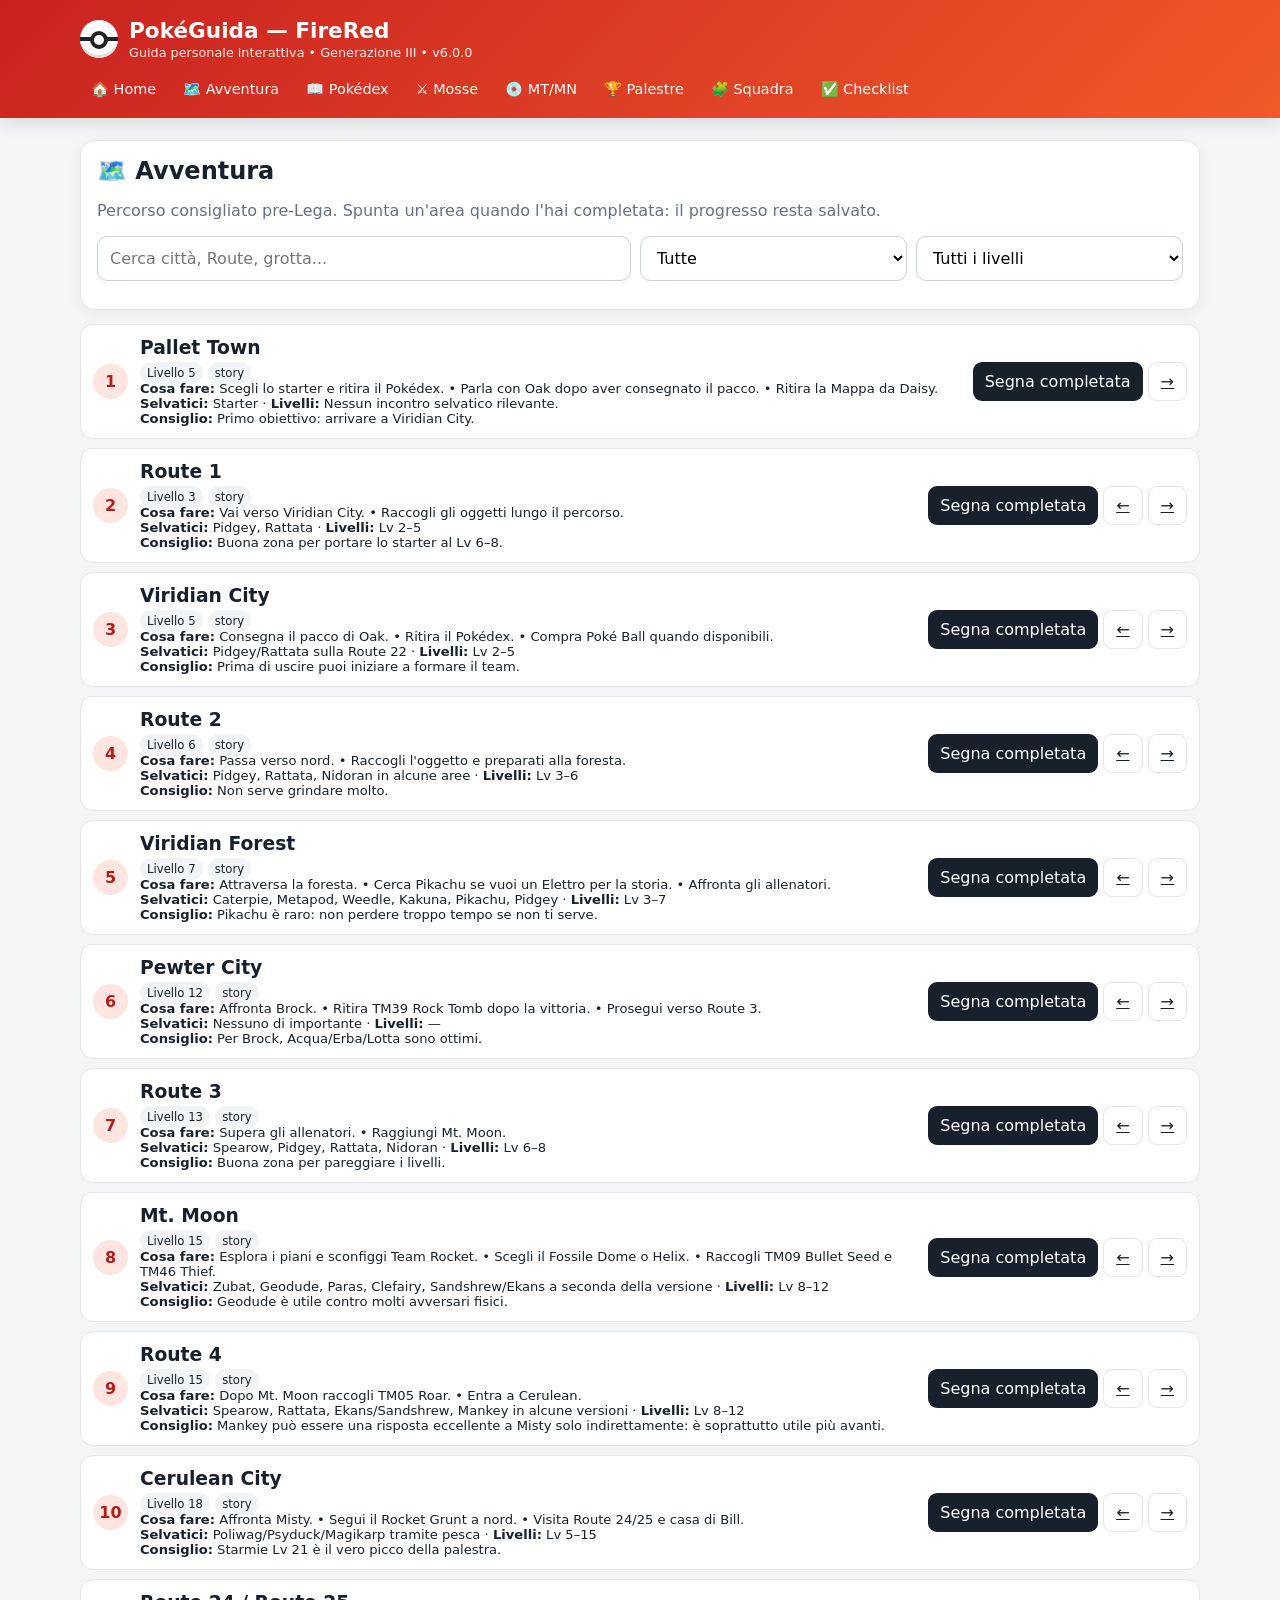
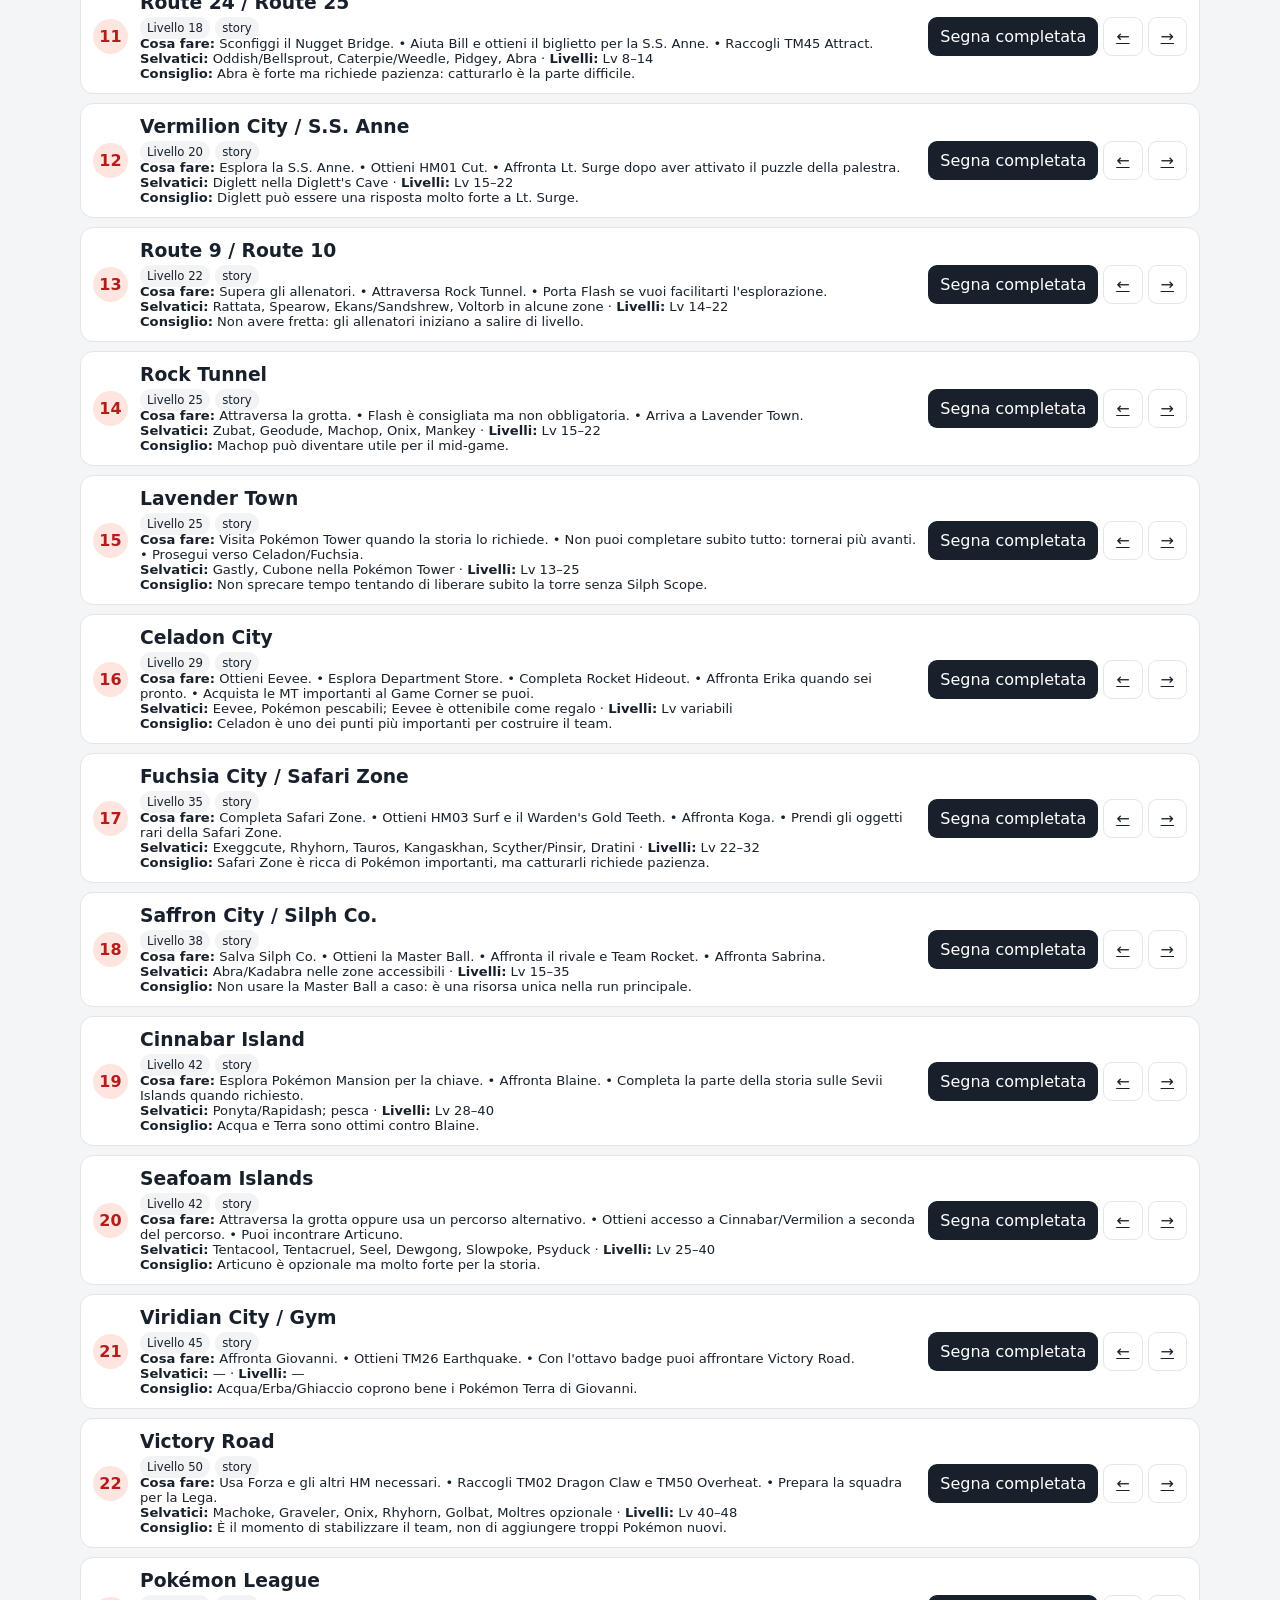
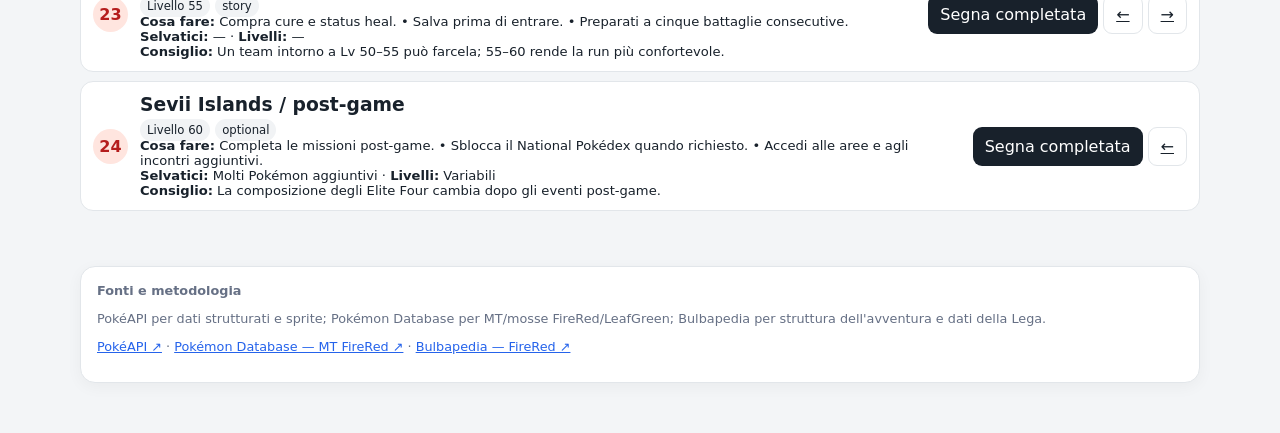
==== commit e87aaf67: "Add files via upload" ====
--- a/adventure.html
+++ b/adventure.html
@@ -1,21 +1,4 @@
-<!doctype html><html lang="it"><head><meta charset="utf-8"><meta name="viewport" content="width=device-width,initial-scale=1,viewport-fit=cover"><meta name="description" content="Guida interattiva Pokémon FireRed Generazione III"><title>Avventura — PokéGuida FireRed</title><style>
-:root{--bg:#f3f5f7;--card:#fff;--ink:#18212b;--muted:#667085;--line:#e2e6ea;--red:#d92d2d;--red2:#ff6b35;--blue:#2563eb;--green:#15803d;--yellow:#b7791f;--shadow:0 4px 16px #0000000b}
-*{box-sizing:border-box}html{scroll-behavior:smooth}body{margin:0;background:var(--bg);color:var(--ink);font-family:system-ui,-apple-system,BlinkMacSystemFont,"Segoe UI",Roboto,sans-serif}
-header{background:linear-gradient(135deg,#c92121,#f05a28);color:#fff;position:sticky;top:0;z-index:20;box-shadow:0 3px 18px #0002}.wrap{width:min(1120px,calc(100% - 24px));margin:auto}
-.top{padding:18px 0 12px;display:flex;align-items:center;justify-content:space-between;gap:12px}.brand{display:flex;align-items:center;gap:11px}.brand h1{font-size:1.35rem;margin:0}.brand p{font-size:.8rem;margin:2px 0 0;opacity:.9}.ball{width:38px;height:38px;border-radius:50%;background:#fff;position:relative;box-shadow:inset 0 -3px #ddd;flex:0 0 auto}.ball:before{content:"";position:absolute;left:0;right:0;top:17px;height:4px;background:#222}.ball:after{content:"";position:absolute;width:10px;height:10px;border:4px solid #222;background:#fff;border-radius:50%;left:10px;top:11px}
-nav{display:flex;gap:5px;overflow:auto;padding:0 0 11px}nav a{color:#fff;text-decoration:none;padding:9px 11px;border-radius:9px;white-space:nowrap;font-size:.9rem}nav a:hover,nav a.active{background:#fff;color:#b51d1d}
-main{padding:22px 0 40px}.page{display:none}.page.active{display:block}.grid{display:grid;grid-template-columns:repeat(auto-fit,minmax(245px,1fr));gap:14px}.card{background:var(--card);border:1px solid var(--line);border-radius:15px;padding:16px;box-shadow:var(--shadow)}.card h2,.card h3{margin:0 0 10px}.muted{color:var(--muted)}.small{font-size:.82rem}.notice{padding:13px 15px;border:1px solid #cfe1ff;background:#eef6ff;border-radius:12px;margin-bottom:14px}.tip{border-left:4px solid var(--red);padding:10px 12px;background:#fff7f7;border-radius:9px;margin:10px 0}.success{color:var(--green);font-weight:700}.warn{color:var(--yellow);font-weight:700}
-button,.button{border:0;border-radius:9px;padding:9px 12px;background:#18212b;color:#fff;cursor:pointer;font:inherit}.button.alt{background:#fff;color:var(--ink);border:1px solid var(--line)}button:hover,.button:hover{opacity:.88}input,select{width:100%;padding:11px 12px;border:1px solid #cbd2d9;border-radius:10px;background:#fff;font:inherit}.controls{display:grid;grid-template-columns:2fr 1fr 1fr;gap:9px;margin:12px 0}.chips{display:flex;flex-wrap:wrap;gap:5px}.chip{display:inline-block;padding:4px 8px;border-radius:999px;background:#eef1f4;font-size:.75rem}.poke-grid{display:grid;grid-template-columns:repeat(auto-fill,minmax(165px,1fr));gap:9px}.poke{background:#fff;border:1px solid var(--line);border-radius:12px;padding:11px;cursor:pointer;transition:.15s}.poke:hover{border-color:#ef6b6b;transform:translateY(-1px)}.poke img{width:76px;height:76px;object-fit:contain;display:block;margin:auto}.num{font-size:.75rem;color:var(--muted)}.poke b{display:block;text-align:center}.poke .chips{text-align:center;justify-content:center}
-.stat{display:flex;justify-content:space-between;border-bottom:1px dashed var(--line);padding:6px 0}.stat:last-child{border-bottom:0}table{width:100%;border-collapse:collapse;font-size:.9rem}th,td{text-align:left;padding:8px;border-bottom:1px solid var(--line);vertical-align:top}th{background:#fafafa}.scroll{overflow:auto}
-.hero{background:linear-gradient(135deg,#fff,#fff6f1);border:1px solid #ffd4c7;border-radius:16px;padding:18px;margin-bottom:14px}.hero h2{margin:0 0 6px}.progress{height:10px;background:#e9ecef;border-radius:99px;overflow:hidden}.progress>i{display:block;height:100%;background:linear-gradient(90deg,var(--red),var(--red2));width:0}
-.route{display:grid;grid-template-columns:auto 1fr auto;gap:12px;align-items:center;border:1px solid var(--line);background:#fff;border-radius:13px;padding:12px}.route .n{width:35px;height:35px;border-radius:50%;background:#ffe5df;display:grid;place-items:center;font-weight:800;color:#b51d1d}.route.done{opacity:.7}.route.done .n{background:#dff5e7;color:var(--green)}.route h3{margin:0 0 4px}.route p{margin:0}.route-actions{display:flex;gap:5px;flex-wrap:wrap;justify-content:flex-end}
-.badge{font-size:.73rem;padding:4px 7px;border-radius:999px;background:#f1f3f5}.evo{display:flex;align-items:center;justify-content:center;gap:8px;flex-wrap:wrap;font-weight:700}.evo .arrow{font-size:1.3rem;color:var(--red)}
-.team-slot{min-height:125px;display:flex;flex-direction:column;justify-content:space-between}.team-actions{display:flex;gap:6px}.danger{background:#a61b1b}.good{background:var(--green)}.two{display:grid;grid-template-columns:1fr 1fr;gap:14px}
-.check{display:flex;gap:9px;align-items:flex-start;padding:9px;border-bottom:1px solid var(--line)}.check input{width:auto;margin-top:4px}.check.done label{text-decoration:line-through;color:var(--muted)}
-.footer{padding:15px 0 50px;color:var(--muted);font-size:.8rem}.source a{color:var(--blue)}
-.toast{position:fixed;right:14px;bottom:14px;background:#18212b;color:#fff;padding:11px 14px;border-radius:10px;box-shadow:0 8px 24px #0003;opacity:0;pointer-events:none;transition:.2s;z-index:50}.toast.show{opacity:1}
-@media(max-width:700px){.top{align-items:flex-start}.brand h1{font-size:1.12rem}.controls,.two{grid-template-columns:1fr}.route{grid-template-columns:auto 1fr}.route-actions{grid-column:2;justify-content:flex-start}.wrap{width:min(100% - 18px,1120px)}main{padding-top:15px}.card{padding:14px}nav a{font-size:.82rem;padding:8px 9px}}
-</style></head><body data-page="adventure"><header><div class="wrap"><div class="top"><div class="brand"><div class="ball"></div><div><h1>PokéGuida — FireRed</h1><p>Guida personale interattiva • Generazione III</p></div></div></div><nav id="nav">
+<!doctype html><html lang="it"><head><meta charset="utf-8"><meta name="viewport" content="width=device-width,initial-scale=1,viewport-fit=cover"><meta name="description" content="Guida interattiva Pokémon FireRed Generazione III"><title>Avventura — PokéGuida FireRed</title><link rel="stylesheet" href="style.css?v=6.0.0"></head><body data-page="adventure"><header><div class="wrap"><div class="top"><div class="brand"><div class="ball"></div><div><h1>PokéGuida — FireRed</h1><p>Guida personale interattiva • Generazione III • <span id="version">v6.0.0</span></p></div></div></div><nav id="nav">
 <a href="index.html">🏠 Home</a>
 <a href="adventure.html">🗺️ Avventura</a>
 <a href="pokedex.html">📖 Pokédex</a>
@@ -27,211 +10,4 @@
 </nav></div></header><main class="wrap"><section id="adventure" class="page active">
 <div class="card"><h2>🗺️ Avventura</h2><p class="muted">Percorso consigliato pre-Lega. Spunta un'area quando l'hai completata: il progresso resta salvato.</p><div class="controls"><input id="areaSearch" placeholder="Cerca città, Route, grotta..."><select id="areaFilter"><option value="all">Tutte</option><option value="story">Storia</option><option value="optional">Opzionale</option></select><select id="areaLevel"><option value="all">Tutti i livelli</option><option value="1-15">Lv 1–15</option><option value="16-30">Lv 16–30</option><option value="31-45">Lv 31–45</option><option value="46-60">Lv 46–60</option></select></div></div>
 <div id="areaList" style="display:grid;gap:9px;margin-top:14px"></div>
-</section></main><footer class="wrap footer"><div class="card source"><b>Fonti e metodologia</b><p>PokéAPI per dati strutturati e sprite; Pokémon Database per MT/mosse FireRed/LeafGreen; Bulbapedia per struttura dell'avventura e dati della Lega.</p><p><a href="https://pokeapi.co/" target="_blank" rel="noopener">PokéAPI ↗</a> · <a href="https://pokemondb.net/firered-leafgreen/tms" target="_blank" rel="noopener">Pokémon Database — MT FireRed ↗</a> · <a href="https://bulbapedia.bulbagarden.net/wiki/Fire_Red" target="_blank" rel="noopener">Bulbapedia — FireRed ↗</a></p></div></footer><div id="toast" class="toast"></div><script>
-'use strict';
-
-/* ---------- dati FireRed curati ---------- */
-const areas=[
-["Pallet Town","story",5,["Scegli lo starter e ritira il Pokédex.","Parla con Oak dopo aver consegnato il pacco.","Ritira la Mappa da Daisy."],"Starter","Nessun incontro selvatico rilevante.","Primo obiettivo: arrivare a Viridian City."],
-["Route 1","story",3,["Vai verso Viridian City.","Raccogli gli oggetti lungo il percorso."],"Pidgey, Rattata","Lv 2–5","Buona zona per portare lo starter al Lv 6–8."],
-["Viridian City","story",5,["Consegna il pacco di Oak.","Ritira il Pokédex.","Compra Poké Ball quando disponibili."],"Pidgey/Rattata sulla Route 22","Lv 2–5","Prima di uscire puoi iniziare a formare il team."],
-["Route 2","story",6,["Passa verso nord.","Raccogli l'oggetto e preparati alla foresta."],"Pidgey, Rattata, Nidoran in alcune aree","Lv 3–6","Non serve grindare molto."],
-["Viridian Forest","story",7,["Attraversa la foresta.","Cerca Pikachu se vuoi un Elettro per la storia.","Affronta gli allenatori."],"Caterpie, Metapod, Weedle, Kakuna, Pikachu, Pidgey","Lv 3–7","Pikachu è raro: non perdere troppo tempo se non ti serve."],
-["Pewter City","story",12,["Affronta Brock.","Ritira TM39 Rock Tomb dopo la vittoria.","Prosegui verso Route 3."],"Nessuno di importante","—","Per Brock, Acqua/Erba/Lotta sono ottimi."],
-["Route 3","story",13,["Supera gli allenatori.","Raggiungi Mt. Moon."],"Spearow, Pidgey, Rattata, Nidoran","Lv 6–8","Buona zona per pareggiare i livelli."],
-["Mt. Moon","story",15,["Esplora i piani e sconfiggi Team Rocket.","Scegli il Fossile Dome o Helix.","Raccogli TM09 Bullet Seed e TM46 Thief."],"Zubat, Geodude, Paras, Clefairy, Sandshrew/Ekans a seconda della versione","Lv 8–12","Geodude è utile contro molti avversari fisici."],
-["Route 4","story",15,["Dopo Mt. Moon raccogli TM05 Roar.","Entra a Cerulean."],"Spearow, Rattata, Ekans/Sandshrew, Mankey in alcune versioni","Lv 8–12","Mankey può essere una risposta eccellente a Misty solo indirettamente: è soprattutto utile più avanti."],
-["Cerulean City","story",18,["Affronta Misty.","Segui il Rocket Grunt a nord.","Visita Route 24/25 e casa di Bill."],"Poliwag/Psyduck/Magikarp tramite pesca","Lv 5–15","Starmie Lv 21 è il vero picco della palestra."],
-["Route 24 / Route 25","story",18,["Sconfiggi il Nugget Bridge.","Aiuta Bill e ottieni il biglietto per la S.S. Anne.","Raccogli TM45 Attract."],"Oddish/Bellsprout, Caterpie/Weedle, Pidgey, Abra","Lv 8–14","Abra è forte ma richiede pazienza: catturarlo è la parte difficile."],
-["Vermilion City / S.S. Anne","story",20,["Esplora la S.S. Anne.","Ottieni HM01 Cut.","Affronta Lt. Surge dopo aver attivato il puzzle della palestra."],"Diglett nella Diglett's Cave","Lv 15–22","Diglett può essere una risposta molto forte a Lt. Surge."],
-["Route 9 / Route 10","story",22,["Supera gli allenatori.","Attraversa Rock Tunnel.","Porta Flash se vuoi facilitarti l'esplorazione."],"Rattata, Spearow, Ekans/Sandshrew, Voltorb in alcune zone","Lv 14–22","Non avere fretta: gli allenatori iniziano a salire di livello."],
-["Rock Tunnel","story",25,["Attraversa la grotta.","Flash è consigliata ma non obbligatoria.","Arriva a Lavender Town."],"Zubat, Geodude, Machop, Onix, Mankey","Lv 15–22","Machop può diventare utile per il mid-game."],
-["Lavender Town","story",25,["Visita Pokémon Tower quando la storia lo richiede.","Non puoi completare subito tutto: tornerai più avanti.","Prosegui verso Celadon/Fuchsia."],"Gastly, Cubone nella Pokémon Tower","Lv 13–25","Non sprecare tempo tentando di liberare subito la torre senza Silph Scope."],
-["Celadon City","story",29,["Ottieni Eevee.","Esplora Department Store.","Completa Rocket Hideout.","Affronta Erika quando sei pronto.","Acquista le MT importanti al Game Corner se puoi."],"Eevee, Pokémon pescabili; Eevee è ottenibile come regalo","Lv variabili","Celadon è uno dei punti più importanti per costruire il team."],
-["Fuchsia City / Safari Zone","story",35,["Completa Safari Zone.","Ottieni HM03 Surf e il Warden's Gold Teeth.","Affronta Koga.","Prendi gli oggetti rari della Safari Zone."],"Exeggcute, Rhyhorn, Tauros, Kangaskhan, Scyther/Pinsir, Dratini","Lv 22–32","Safari Zone è ricca di Pokémon importanti, ma catturarli richiede pazienza."],
-["Saffron City / Silph Co.","story",38,["Salva Silph Co.","Ottieni la Master Ball.","Affronta il rivale e Team Rocket.","Affronta Sabrina."],"Abra/Kadabra nelle zone accessibili","Lv 15–35","Non usare la Master Ball a caso: è una risorsa unica nella run principale."],
-["Cinnabar Island","story",42,["Esplora Pokémon Mansion per la chiave.","Affronta Blaine.","Completa la parte della storia sulle Sevii Islands quando richiesto."],"Ponyta/Rapidash; pesca","Lv 28–40","Acqua e Terra sono ottimi contro Blaine."],
-["Seafoam Islands","story",42,["Attraversa la grotta oppure usa un percorso alternativo.","Ottieni accesso a Cinnabar/Vermilion a seconda del percorso.","Puoi incontrare Articuno."],"Tentacool, Tentacruel, Seel, Dewgong, Slowpoke, Psyduck","Lv 25–40","Articuno è opzionale ma molto forte per la storia."],
-["Viridian City / Gym","story",45,["Affronta Giovanni.","Ottieni TM26 Earthquake.","Con l'ottavo badge puoi affrontare Victory Road."],"—","—","Acqua/Erba/Ghiaccio coprono bene i Pokémon Terra di Giovanni."],
-["Victory Road","story",50,["Usa Forza e gli altri HM necessari.","Raccogli TM02 Dragon Claw e TM50 Overheat.","Prepara la squadra per la Lega."],"Machoke, Graveler, Onix, Rhyhorn, Golbat, Moltres opzionale","Lv 40–48","È il momento di stabilizzare il team, non di aggiungere troppi Pokémon nuovi."],
-["Pokémon League","story",55,["Compra cure e status heal.","Salva prima di entrare.","Preparati a cinque battaglie consecutive."],"—","—","Un team intorno a Lv 50–55 può farcela; 55–60 rende la run più confortevole."],
-["Sevii Islands / post-game","optional",60,["Completa le missioni post-game.","Sblocca il National Pokédex quando richiesto.","Accedi alle aree e agli incontri aggiuntivi."],"Molti Pokémon aggiuntivi","Variabili","La composizione degli Elite Four cambia dopo gli eventi post-game."],
-];
-
-const gyms=[
-{name:"Brock",city:"Pewter City",type:"Roccia",badge:"Boulder",level:14,team:[["Geodude",12],["Onix",14]],weak:"Acqua • Erba • Lotta • Terra",strategy:"Lo starter Acqua o Erba rende lo scontro semplice. Se hai Charmander, allenati e usa una risposta Lotta o un Pokémon catturato apposta.",tm:"TM39 Rock Tomb"},
-{name:"Misty",city:"Cerulean City",type:"Acqua",badge:"Cascade",level:21,team:[["Staryu",18],["Starmie",21]],weak:"Elettro • Erba",strategy:"Starmie è veloce e sorprendentemente forte. Pikachu è ottimo, ma anche un buon Pokémon Erba funziona molto bene.",tm:"TM03 Water Pulse"},
-{name:"Lt. Surge",city:"Vermilion City",type:"Elettro",badge:"Thunder",level:24,team:[["Voltorb",21],["Pikachu",18],["Raichu",24]],weak:"Terra",strategy:"Un Pokémon Terra può rendere inutili gli attacchi Elettro. Diglett della Diglett's Cave è una soluzione naturale.",tm:"TM34 Shock Wave"},
-{name:"Erika",city:"Celadon City",type:"Erba",badge:"Rainbow",level:29,team:[["Victreebel",29],["Tangela",24],["Vileplume",29]],weak:"Fuoco • Volante • Ghiaccio • Coleottero • Veleno",strategy:"Fuoco e Volante sono le risposte più immediate. Evita di affidarti a un singolo Pokémon vulnerabile alle mosse di stato.",tm:"TM19 Giga Drain"},
-{name:"Koga",city:"Fuchsia City",type:"Veleno",badge:"Soul",level:43,team:[["Koffing",37],["Muk",39],["Koffing",37],["Weezing",43]],weak:"Psico • Terra",strategy:"Psico e Terra sono le debolezze principali. Presta attenzione a Veleno e alle strategie che allungano lo scontro.",tm:"TM06 Toxic"},
-{name:"Sabrina",city:"Saffron City",type:"Psico",badge:"Marsh",level:43,team:[["Mr. Mime",37],["Kadabra",38],["Venomoth",38],["Alakazam",43]],weak:"Buio • Spettro • Coleottero",strategy:"Alakazam è veloce e colpisce molto forte sullo Speciale. Un attaccante robusto o una buona copertura Buio/Spettro/Coleottero aiuta.",tm:"TM04 Calm Mind"},
-{name:"Blaine",city:"Cinnabar Island",type:"Fuoco",badge:"Volcano",level:47,team:[["Growlithe",42],["Ponyta",40],["Rapidash",42],["Arcanine",47]],weak:"Acqua • Terra • Roccia",strategy:"Acqua è la soluzione più semplice. Non arrivare sottolivellato: Arcanine è il Pokémon più impegnativo.",tm:"TM38 Fire Blast"},
-{name:"Giovanni",city:"Viridian City",type:"Terra",badge:"Earth",level:50,team:[["Rhyhorn",45],["Dugtrio",42],["Nidoqueen",44],["Nidoking",45],["Rhydon",50]],weak:"Acqua • Erba • Ghiaccio",strategy:"Acqua ed Erba coprono molto bene il team. Attenzione a Rhydon, il Pokémon di livello più alto.",tm:"TM26 Earthquake"}
-];
-
-const elite=[
-["Lorelei","Ghiaccio/Acqua",[["Dewgong",54],["Cloyster",53],["Slowbro",54],["Jynx",56],["Lapras",56]],"Elettro • Erba • Lotta • Roccia","Gli Acqua richiedono Elettro/Erba; Jynx è vulnerabile a Fuoco/Roccia/Acciaio/Fantasma/Buio."],
-["Bruno","Lotta/Roccia",[["Onix",51],["Hitmonchan",53],["Hitmonlee",53],["Onix",54],["Machamp",56]],"Acqua • Erba • Volante • Psico","I due Onix sono facili con Acqua/Erba; Machamp è il vero pericolo fisico."],
-["Agatha","Spettro/Veleno",[["Gengar",54],["Golbat",54],["Haunter",53],["Arbok",56],["Gengar",58]],"Psico • Terra • Buio • Spettro","Evita di affidarti solo a mosse Normali contro i suoi Spettri: in Gen III Spettro e Normale hanno interazioni particolari."],
-["Lance","Drago/Volante",[["Gyarados",56],["Dragonair",54],["Dragonair",54],["Aerodactyl",58],["Dragonite",60]],"Elettro • Ghiaccio • Roccia","Ghiaccio è eccezionale contro Dragonair/Dragonite. Attenzione ad Aerodactyl e alla velocità."],
-["Campione / Rivale","Misto",[["Pidgeot",59],["Alakazam",57],["Rhydon",59],["Exeggutor",59],["Gyarados",63],["Charizard",65]],"Dipende dallo starter scelto","La squadra esatta del rivale dipende dallo starter scelto. Prepara risposte a Volante, Psico, Terra, Erba, Acqua e Fuoco."]
-];
-
-const tms=[
-["01","Focus Punch","Lotta",150,20,"Fisica","Silph Co. 5F",false],["02","Dragon Claw","Drago",80,15,"Fisica","Victory Road 1F",true],["03","Water Pulse","Acqua",60,20,"Speciale","Palestra di Misty",false],["04","Calm Mind","Psico","—",20,"Stato","Palestra di Sabrina",true],["05","Roar","Normale","—",20,"Stato","Route 4 / Celadon Department Store",false],["06","Toxic","Veleno","—",10,"Stato","Palestra di Koga",true],["07","Hail","Ghiaccio","—",10,"Stato","Victory Road 2F",false],["08","Bulk Up","Lotta","—",20,"Stato","Silph Co. 7F",true],["09","Bullet Seed","Erba",25,30,"Fisica","Mt. Moon",false],["10","Hidden Power","Normale",60,15,"Speciale","Pickup (5%)",false],["11","Sunny Day","Fuoco","—",5,"Stato","Safari Zone Area 1",false],["12","Taunt","Buio","—",20,"Stato","Rocket Hideout B2F",false],["13","Ice Beam","Ghiaccio",90,10,"Speciale","Celadon Game Corner",true],["14","Blizzard","Ghiaccio",110,5,"Speciale","Pokémon Mansion B1F",false],["15","Hyper Beam","Normale",150,5,"Speciale","Celadon Department Store",false],["16","Light Screen","Psico","—",30,"Stato","Celadon Department Store / tetto",false],["17","Protect","Normale","—",10,"Stato","Power Plant",false],["18","Rain Dance","Acqua","—",5,"Stato","Route 15",false],["19","Giga Drain","Erba",75,10,"Speciale","Palestra di Erika",true],["20","Safeguard","Normale","—",25,"Stato","Celadon Department Store / tetto",false],["21","Frustration","Normale","—",20,"Fisica","Rocket Hideout B3F",false],["22","Solar Beam","Erba",120,10,"Speciale","Pokémon Mansion B1F",true],["23","Iron Tail","Acciaio",100,15,"Fisica","Celadon Game Corner",false],["24","Thunderbolt","Elettro",90,15,"Speciale","Celadon Game Corner",true],["25","Thunder","Elettro",110,10,"Speciale","Power Plant",false],["26","Earthquake","Terra",100,10,"Fisica","Palestra di Giovanni",true],["27","Return","Normale","—",20,"Fisica","Route 12",true],["28","Dig","Terra",80,10,"Fisica","Cerulean / Celadon Department Store",true],["29","Psychic","Psico",90,10,"Speciale","Saffron City",true],["30","Shadow Ball","Spettro",80,15,"Speciale","Celadon Game Corner",true],["31","Brick Break","Lotta",75,15,"Fisica","S.S. Anne / Celadon Department Store",true],["32","Double Team","Normale","—",15,"Stato","Safari Zone",false],["33","Reflect","Psico","—",20,"Stato","Celadon Department Store",false],["34","Shock Wave","Elettro",60,20,"Speciale","Palestra di Lt. Surge",true],["35","Flamethrower","Fuoco",90,15,"Speciale","Celadon Game Corner",true],["36","Sludge Bomb","Veleno",90,10,"Fisica","Rocket Warehouse",true],["37","Sandstorm","Roccia","—",10,"Stato","Victory Road",false],["38","Fire Blast","Fuoco",110,5,"Speciale","Palestra di Blaine",false],["39","Rock Tomb","Roccia",60,15,"Fisica","Palestra di Brock",false],["40","Aerial Ace","Volante",60,20,"Fisica","Route 9",true],["41","Torment","Buio","—",15,"Stato","Silph Co. 4F",false],["42","Facade","Normale",70,20,"Fisica","Memorial Pillar",true],["43","Secret Power","Normale",70,20,"Fisica","Route 24 / Celadon Department Store",false],["44","Rest","Psico","—",5,"Stato","S.S. Anne",false],["45","Attract","Normale","—",15,"Stato","Route 24 / Celadon Department Store",false],["46","Thief","Buio",60,25,"Fisica","Mt. Moon",true],["47","Steel Wing","Acciaio",70,25,"Fisica","Safari Zone Area 2",false],["48","Skill Swap","Psico","—",10,"Stato","Route 12",false],["49","Snatch","Buio","—",10,"Stato","Rocket Hideout B4F",false],["50","Overheat","Fuoco",130,5,"Speciale","Victory Road 3F",true]
-];
-const hms=[["HM01","Cut","Normale","Taglia piccoli alberi; indispensabile in vari punti."],["HM02","Fly","Volante","Permette di viaggiare rapidamente tra città già visitate."],["HM03","Surf","Acqua","Indispensabile per moltissime aree e per esplorare via acqua."],["HM04","Strength","Normale","Sposta massi; necessaria in Victory Road e altre aree."],["HM05","Flash","Normale","Illumina Rock Tunnel; utile ma non strettamente obbligatoria."],["HM06","Rock Smash","Lotta","Utilità e accesso ad alcune aree/oggetti; non è richiesta per la storia principale in modo uniforme."],["HM07","Waterfall","Acqua","Utilità soprattutto nel post-game/Sevii Islands."]];
-
-const typeChart={
-Normale:["Lotta"],Fuoco:["Acqua","Terra","Roccia"],Acqua:["Elettro","Erba"],Elettro:["Terra"],Erba:["Fuoco","Ghiaccio","Veleno","Volante","Coleottero"],Ghiaccio:["Fuoco","Lotta","Roccia","Acciaio"],Lotta:["Volante","Psico"],Veleno:["Terra","Psico"],Terra:["Acqua","Erba","Ghiaccio"],Volante:["Elettro","Ghiaccio","Roccia"],Psico:["Coleottero","Spettro","Buio"],Coleottero:["Fuoco","Volante","Roccia"],Roccia:["Acqua","Erba","Lotta","Terra","Acciaio"],Spettro:["Spettro","Buio"],Drago:["Ghiaccio","Drago"],Buio:["Lotta","Coleottero"],Acciaio:["Fuoco","Lotta","Terra"]};
-const types=["Normale","Fuoco","Acqua","Elettro","Erba","Ghiaccio","Lotta","Veleno","Terra","Volante","Psico","Coleottero","Roccia","Spettro","Drago","Buio","Acciaio"];
-const starters=new Set(["bulbasaur","charmander","squirtle"]);
-const legendary=new Set(["articuno","zapdos","moltres","mewtwo","mew"]);
-const tradeLike=new Set(["alakazam","machamp","golem","gengar"]);
-const evoOnly=new Set(["ivysaur","venusaur","charmeleon","charizard","wartortle","blastoise","butterfree","beedrill","pidgeotto","pidgeot","raticate","fearow","arbok","raichu","sandslash","nidoqueen","nidoking","clefable","ninetales","wigglytuff","golbat","vileplume","parasect","venomoth","dugtrio","persian","golduck","primeape","arcanine","poliwhirl","poliwrath","kadabra","alakazam","machoke","machamp","weepinbell","victreebel","tentacruel","graveler","golem","rapidash","slowbro","magneton","dodrio","dewgong","muk","cloyster","haunter","gengar","hypno","kingler","electrode","exeggutor","marowak","rhydon","seadra","seaking","starmie","dragonair","dragonite"]);
-
-const routeStateKey="pokeguida_route_v2", teamKey="pokeguida_team_v2", checkKey="pokeguida_checks_v2", lastKey="pokeguida_last_v2";
-let routeState=JSON.parse(localStorage.getItem(routeStateKey)||"{}");
-let team=JSON.parse(localStorage.getItem(teamKey)||"[]");
-let checks=JSON.parse(localStorage.getItem(checkKey)||"{}");
-let cache={};
-
-function esc(s){return String(s).replace(/[&<>"']/g,c=>({"&":"&amp;","<":"&lt;",">":"&gt;",'"':"&quot;","'":"&#039;"}[c]));}
-function title(s){return s.replaceAll("-"," ").replace(/\b\w/g,c=>c.toUpperCase());}
-function toast(s){const t=document.getElementById("toast");t.textContent=s;t.classList.add("show");setTimeout(()=>t.classList.remove("show"),1700);}
-function save(){localStorage.setItem(routeStateKey,JSON.stringify(routeState));localStorage.setItem(teamKey,JSON.stringify(team));localStorage.setItem(checkKey,JSON.stringify(checks));}
-function sprite(id){return `https://raw.githubusercontent.com/PokeAPI/sprites/master/sprites/pokemon/versions/generation-iii/firered-leafgreen/${id}.png`;}
-function renderHome(){
- const done=areas.filter(a=>routeState[a[0]]).length, pct=Math.round(done/areas.length*100);
- document.getElementById("homeProgress").style.width=pct+"%";document.getElementById("progressText").textContent=`${done}/${areas.length} aree principali completate (${pct}%).`;
- document.getElementById("whereSelect").innerHTML=areas.map((a,i)=>`<option value="${i}">${i+1}. ${a[0]}</option>`).join("");
- document.getElementById("whereSelect").value=localStorage.getItem("current_area")||"0";
- updateAdvice();
- document.getElementById("homeTeam").innerHTML=team.length?team.map(n=>`<span class="chip">${title(n)}</span>`).join(" "):'<span class="muted">Nessun Pokémon salvato.</span>';
- document.getElementById("quickRoute").innerHTML=areas.slice(0,12).map((a,i)=>`<div class="route ${routeState[a[0]]?"done":""}" style="margin:6px 0"><div class="n">${i+1}</div><div><h3>${a[0]}</h3><p class="small">${a[5]} • consigliato Lv ${a[2]}</p></div><div><a class="button alt small" href="#adventure">Apri</a></div></div>`).join("");
-}
-function updateAdvice(){
- const i=+document.getElementById("whereSelect").value;localStorage.setItem("current_area",String(i));const a=areas[i], next=areas[i+1];
- document.getElementById("nextAdvice").innerHTML=next?`<b>Adesso:</b> ${esc(a[0])}.<br><b>Prossima destinazione:</b> ${esc(next[0])}.<br><span class="small">Livello indicativo: ${next[2]}. ${esc(next[6])}</span>`:`Hai raggiunto la fine del percorso principale. Preparati per il post-game!`;
-}
-document.getElementById("whereSelect").onchange=updateAdvice;
-
-function renderAreas(){
- const q=(document.getElementById("areaSearch").value||"").toLowerCase(), f=document.getElementById("areaFilter").value, lv=document.getElementById("areaLevel").value;
- const list=areas.filter(a=>(!q||a[0].toLowerCase().includes(q)||a[3].toLowerCase().includes(q))&&(f==="all"||a[1]===f)&&(lv==="all"||(+a[2]>=+lv.split("-")[0]&&+a[2]<=+lv.split("-")[1])));
- document.getElementById("areaList").innerHTML=list.map((a)=>{const i=areas.indexOf(a),done=!!routeState[a[0]];return `<article class="route ${done?"done":""}"><div class="n">${i+1}</div><div><h3>${esc(a[0])}</h3><p><span class="badge">Livello ${a[2]}</span> <span class="badge">${esc(a[1])}</span></p><p class="small"><b>Cosa fare:</b> ${a[3].map(esc).join(" • ")}</p><p class="small"><b>Selvatici:</b> ${esc(a[4])} · <b>Livelli:</b> ${esc(a[5])}</p><p class="small"><b>Consiglio:</b> ${esc(a[6])}</p></div><div class="route-actions"><button onclick="toggleArea(${i})">${done?"✓ Completata":"Segna completata"}</button>${i>0?`<a class="button alt" href="#adventure" onclick="setTimeout(()=>focusArea(${i-1}),0)">←</a>`:""}${i<areas.length-1?`<a class="button alt" href="#adventure" onclick="setTimeout(()=>focusArea(${i+1}),0)">→</a>`:""}</div></article>`}).join("")||'<div class="card">Nessuna area trovata.</div>';
-}
-function focusArea(i){document.querySelectorAll("#areaList .route")[Math.max(0,i)]?.scrollIntoView({behavior:"smooth",block:"center"});}
-function toggleArea(i){routeState[areas[i][0]]=!routeState[areas[i][0]];save();renderAreas();renderHome();toast(routeState[areas[i][0]]?"Area completata ✓":"Area riaperta");}
-
-["areaSearch","areaFilter","areaLevel"].forEach(id=>document.getElementById(id).addEventListener("input",renderAreas));
-
-async function api(url){if(cache[url])return cache[url];const r=await fetch(url);if(!r.ok)throw new Error(r.status);return cache[url]=r.json();}
-async function initTypes(){const html='<option value="all">Tutti i tipi</option>'+types.map(t=>`<option>${t}</option>`).join(""); for(const id of ["typeFilter","moveType","tmType","teamAddType"]){const el=document.getElementById(id);if(el)el.innerHTML=html;}}
-
-const allNames=["bulbasaur","ivysaur","venusaur","charmander","charmeleon","charizard","squirtle","wartortle","blastoise","caterpie","metapod","butterfree","weedle","kakuna","beedrill","pidgey","pidgeotto","pidgeot","rattata","raticate","spearow","fearow","ekans","arbok","pikachu","raichu","sandshrew","sandslash","nidoran-f","nidorina","nidoqueen","nidoran-m","nidorino","nidoking","clefairy","clefable","vulpix","ninetales","jigglypuff","wigglytuff","zubat","golbat","oddish","gloom","vileplume","paras","parasect","venonat","venomoth","diglett","dugtrio","meowth","persian","psyduck","golduck","mankey","primeape","growlithe","arcanine","poliwag","poliwhirl","poliwrath","abra","kadabra","alakazam","machop","machoke","machamp","bellsprout","weepinbell","victreebel","tentacool","tentacruel","geodude","graveler","golem","ponyta","rapidash","slowpoke","slowbro","magnemite","magneton","farfetchd","doduo","dodrio","seel","dewgong","grimer","muk","shellder","cloyster","gastly","haunter","gengar","onix","drowzee","hypno","krabby","kingler","voltorb","electrode","exeggcute","exeggutor","cubone","marowak","hitmonlee","hitmonchan","lickitung","koffing","weezing","rhyhorn","rhydon","chansey","tangela","kangaskhan","horsea","seadra","goldeen","seaking","staryu","starmie","mr-mime","scyther","jynx","electabuzz","magmar","pinsir","tauros","magikarp","gyarados","lapras","ditto","eevee","vaporeon","jolteon","flareon","porygon","omanyte","omastar","kabuto","kabutops","aerodactyl","snorlax","articuno","zapdos","moltres","dratini","dragonair","dragonite","mewtwo","mew"];
-
-function nameId(n){return allNames.indexOf(n)+1;}
-function renderPokedex(){
- const q=(document.getElementById("pokeSearch").value||"").toLowerCase(), typ=document.getElementById("typeFilter").value, sp=document.getElementById("specialFilter").value;
- const arr=allNames.map((n,i)=>({n,id:i+1})).filter(x=>(!q||x.n.includes(q)||String(x.id)===q||String(x.id).padStart(3,"0")===q));
- document.getElementById("pokeList").innerHTML=arr.filter(x=>{
-  if(sp==="starter"&&!starters.has(x.n))return false;if(sp==="legendary"&&!legendary.has(x.n))return false;if(sp==="evolution"&&!evoOnly.has(x.n))return false;if(sp==="trade"&&!tradeLike.has(x.n))return false;
-  return true;
- }).map(x=>`<div class="poke" data-name="${x.n}" onclick="openPoke('${x.n}')"><img loading="lazy" src="${sprite(x.id)}" alt="${esc(title(x.n))}"><div class="num">#${String(x.id).padStart(3,"0")}</div><b>${esc(title(x.n))}</b><div class="chips" data-types="${x.n}"></div><div style="text-align:center;margin-top:5px"><a class="small" href="${sprite(x.id)}" target="_blank" rel="noopener" onclick="event.stopPropagation()">🖼️ immagine</a></div></div>`).join("");
- arr.forEach(x=>loadCardType(x.n));
-}
-async function loadCardType(n){try{const p=await api(`https://pokeapi.co/api/v2/pokemon/${n}`);const el=document.querySelector(`[data-types="${CSS.escape(n)}"]`);if(el)el.innerHTML=p.types.map(t=>`<span class="chip">${title(t.type.name)}</span>`).join("");}catch{}}
-async function openPoke(n){
- const d=document.getElementById("pokeDetail");d.style.display="block";d.innerHTML="<b>Caricamento dati FireRed...</b>";d.scrollIntoView({behavior:"smooth",block:"start"});
- try{
-  const p=await api(`https://pokeapi.co/api/v2/pokemon/${n}`), s=await api(`https://pokeapi.co/api/v2/pokemon-species/${n}`);
-  const vg=p.moves.flatMap(m=>m.version_group_details.filter(v=>v.version_group.name==="firered-leafgreen").map(v=>({name:m.move.name,method:v.move_learn_method.name,level:v.level_learned_at,url:m.move.url})));
-  const level=vg.filter(m=>m.method==="level-up").sort((a,b)=>a.level-b.level);
-  const tm=vg.filter(m=>m.method==="machine");
-  const chain=await api(s.evolution_chain.url), evo=[];function walk(x){evo.push(x.species.name);x.evolves_to.forEach(walk)}walk(chain.chain);
-  const stats=p.stats.map(x=>`<div class="stat"><span>${title(x.stat.name)}</span><b>${x.base_stat}</b></div>`).join("");
-  const types=p.types.map(x=>title(x.type.name));
-  const moves=level.length?`<div class="scroll"><table><thead><tr><th>Liv.</th><th>Mossa</th></tr></thead><tbody>${level.map(m=>`<tr><td>${m.level}</td><td>${title(m.name)}</td></tr>`).join("")}</tbody></table></div>`:"<p class=muted>Nessuna mossa di livello disponibile nei dati.</p>";
-  const machines=tm.map(m=>title(m.name)).join(", ")||"—";
-  d.innerHTML=`<div style="display:flex;justify-content:space-between;gap:12px;align-items:start"><div><h2>#${String(p.id).padStart(3,"0")} ${title(p.name)}</h2><div class="chips">${types.map(x=>`<span class="chip">${x}</span>`).join("")}</div></div><img src="${sprite(p.id)}" alt="${title(p.name)}" style="width:110px;height:110px;object-fit:contain"></div>
-  <p><a class="button" href="${sprite(p.id)}" target="_blank" rel="noopener">🖼️ Apri sprite FireRed online</a></p>
-  <div class="two"><div><h3>Statistiche base</h3>${stats}</div><div><h3>Informazioni</h3><p><b>Abilità:</b> ${p.abilities.map(a=>title(a.ability.name)).join(", ")}</p><p><b>Linea evolutiva:</b></p><div class="evo">${evo.map((e,i)=>`${i?'<span class="arrow">→</span>':''}<span>${title(e)}</span>`).join("")}</div><p><b>MT/MN:</b> ${machines}</p><p class="small muted">Le condizioni di evoluzione vengono lette dalla catena FireRed/LeafGreen; per dettagli complessi può essere necessario aprire la voce specifica.</p></div></div>
-  <h3 style="margin-top:18px">Mosse imparate salendo di livello — FireRed/LeafGreen</h3>${moves}
-  <div class="tip"><b>Moveset storia:</b> usa 1–2 STAB affidabili, una copertura utile e una mossa di utilità. Ricorda la regola Gen III: Fisico/Speciale dipende dal tipo.</div>`;
- }catch(e){d.innerHTML=`<b>Errore nel caricamento.</b><p class=muted>${esc(e.message)}</p>`;}
-}
-["pokeSearch","typeFilter","specialFilter"].forEach(id=>document.getElementById(id).addEventListener("input",renderPokedex));
-
-function renderMoves(){
- const q=document.getElementById("moveSearch").value.toLowerCase(),cat=document.getElementById("moveCat").value,typ=document.getElementById("moveType").value;
- const arr=tms.map(x=>({name:x[1],type:x[2],power:x[3],pp:x[4],cat:x[5]})).filter(x=>(!q||x.name.toLowerCase().includes(q))&&(cat==="all"||x.cat.toLowerCase().includes(cat==="physical"?"fisica":cat==="special"?"speciale":"stato"))&&(typ==="all"||x.type===typ));
- document.getElementById("moveList").innerHTML=arr.map(x=>`<div class="card"><h3>${x.name}</h3><div class="chips"><span class="chip">${x.type}</span><span class="chip">${x.cat}</span></div><div class="stat"><span>Potenza</span><b>${x.power}</b></div><div class="stat"><span>PP</span><b>${x.pp}</b></div><p class="small muted">Questa lista è centrata sulle MT FireRed; per mosse di livello del singolo Pokémon usa il Pokédex.</p></div>`).join("");
-}
-["moveSearch","moveCat","moveType"].forEach(id=>document.getElementById(id).addEventListener("input",renderMoves));
-
-function renderTMs(){
- const q=document.getElementById("tmSearch").value.toLowerCase(),typ=document.getElementById("tmType").value,imp=document.getElementById("tmImportant").value;
- document.getElementById("tmBody").innerHTML=tms.filter(x=>(!q||x.join(" ").toLowerCase().includes(q))&&(typ==="all"||x[2]===typ)&&(imp==="all"||x[7])).map(x=>`<tr><td><b>TM${x[0]}</b>${x[7]?'<br><span class="small">⭐ storia</span>':""}</td><td>${x[1]}</td><td>${x[2]}</td><td>${x[3]}</td><td>${x[4]}</td><td>${x[5]}</td><td>${x[6]}</td></tr>`).join("");
- document.getElementById("hmList").innerHTML=hms.map(x=>`<div class="card"><h3>${x[0]} — ${x[1]}</h3><span class="chip">${x[2]}</span><p>${x[3]}</p></div>`).join("");
-}
-["tmSearch","tmType","tmImportant"].forEach(id=>document.getElementById(id).addEventListener("input",renderTMs));
-
-function renderGyms(){
- const done=gyms.filter((_,i)=>checks["gym"+i]).length,pct=Math.round(done/8*100);document.getElementById("gymProgress").style.width=pct+"%";document.getElementById("gymProgressText").textContent=`${done}/8 palestre completate`;
- document.getElementById("gymList").innerHTML=gyms.map((g,i)=>`<article class="card"><div style="display:flex;justify-content:space-between;gap:10px"><div><h2>${i+1}. ${g.name}</h2><p class="muted">${g.city} • ${g.type} • Badge ${g.badge}</p></div><button class="${checks["gym"+i]?"good":""}" onclick="toggleGym(${i})">${checks["gym"+i]?"✓ Vinta":"Segna vinta"}</button></div><p><b>Squadra:</b> ${g.team.map(x=>`${x[0]} Lv.${x[1]}`).join(" • ")}</p><p><b>Debolezze:</b> <span class="success">${g.weak}</span></p><p><b>Strategia:</b> ${g.strategy}</p><p><b>Ricompensa:</b> ${g.tm}</p></article>`).join("");
- document.getElementById("eliteList").innerHTML=elite.map(e=>`<div class="card" style="margin:9px 0"><h3>${e[0]}</h3><p><b>Specialità:</b> ${e[1]}</p><p><b>Squadra:</b> ${e[2].map(x=>`${x[0]} Lv.${x[1]}`).join(" • ")}</p><p><b>Risposte:</b> ${e[3]}</p><p>${e[4]}</p></div>`).join("");
-}
-function toggleGym(i){checks["gym"+i]=!checks["gym"+i];save();renderGyms();renderChecklist();renderHome();toast(checks["gym"+i]?"Palestra completata ✓":"Palestra riaperta");}
-
-function teamCard(n){const id=nameId(n);return `<div class="poke" onclick="addTeam('${n}')"><img loading="lazy" src="${sprite(id)}" alt="${title(n)}"><b>${title(n)}</b><div class="small" style="text-align:center">+ aggiungi</div></div>`}
-function renderTeam(){
- const q=document.getElementById("teamSearch").value.toLowerCase(),typ=document.getElementById("teamAddType").value;
- document.getElementById("teamResults").innerHTML=allNames.filter(n=>n.includes(q)).filter(n=>typ==="all"||cache[n]?.types?.some(t=>title(t.type.name)===typ)||!typ).slice(0,36).map(teamCard).join("");
- document.getElementById("teamSlots").innerHTML=Array.from({length:6},(_,i)=>{const n=team[i];return `<div class="card team-slot">${n?`<div><img src="${sprite(nameId(n))}" style="width:75px;height:75px;display:block;margin:auto"><h3 style="text-align:center">${title(n)}</h3></div><div class="team-actions"><button class="danger" onclick="removeTeam(${i})">Rimuovi</button><button class="button alt" onclick="selectCompare('${n}')">Confronta</button></div>`:`<div><h3>Slot ${i+1}</h3><p class="muted">Vuoto</p></div>`}</div>`}).join("");
- renderAnalysis();renderCompare();
-}
-async function addTeam(n){if(team.includes(n)){toast("Già nella squadra");return}if(team.length>=6){toast("La squadra è già completa");return}team.push(n);save();renderTeam();renderHome();toast(`${title(n)} aggiunto ✓`);await loadTeamData(n);}
-function removeTeam(i){team.splice(i,1);save();renderTeam();renderHome();}
-function loadTeamData(n){return api(`https://pokeapi.co/api/v2/pokemon/${n}`).then(p=>cache[n]=p).catch(()=>{});}
-async function renderAnalysis(){
- const data=[];for(const n of team){let p=cache[n];if(!p)try{p=await api(`https://pokeapi.co/api/v2/pokemon/${n}`);cache[n]=p}catch{}if(p)data.push(p)}
- const present=new Set(data.flatMap(p=>p.types.map(t=>title(t.type.name)))), counts={};data.forEach(p=>p.types.forEach(t=>counts[title(t.type.name)]=(counts[title(t.type.name)]||0)+1));
- const coverage=new Set();data.forEach(p=>p.types.forEach(t=>(typeChart[title(t.type.name)]||[]).forEach(w=>coverage.add(w))));
- const common=[];const allWeak=types.filter(t=>data.length&&data.every(p=>(typeChart[t]||[]).includes(title(p.types[0].type.name)))); // indicatore semplice
- document.getElementById("teamAnalysis").innerHTML=team.length?`<p><b>Tipi presenti:</b> ${types.map(t=>`<span class="chip">${present.has(t)?"✅":"—"} ${t}${counts[t]?` (${counts[t]})`:""}</span>`).join(" ")}</p><p><b>Tipi utili da avere come attacchi:</b> ${[...coverage].map(t=>`<span class="chip">${t}</span>`).join(" ")||"—"}</p><p><b>Consiglio:</b> ${team.length<6?"Completa la squadra solo con ruoli che ti servono davvero.":"Controlla che almeno 4–5 tipi offensivi utili siano rappresentati e che non ci siano troppe debolezze condivise."}</p><p class="small muted">L'analisi è volutamente orientata alla storia e non sostituisce il calcolo competitivo.</p>`:"<p class=muted>Aggiungi Pokémon per vedere l'analisi.</p>";
-}
-function selectCompare(n){document.getElementById("compareA").value=n;renderCompare();}
-function renderCompare(){
- const opts=['<option value="">Seleziona</option>',...allNames.map(n=>`<option value="${n}">${title(n)}</option>`)].join("");document.getElementById("compareA").innerHTML=opts;document.getElementById("compareB").innerHTML=opts;
- if(team[0])document.getElementById("compareA").value=team[0];if(team[1])document.getElementById("compareB").value=team[1];showCompare();
-}
-async function showCompare(){
- const a=document.getElementById("compareA").value,b=document.getElementById("compareB").value;if(!a||!b||a===b){document.getElementById("compareResult").innerHTML='<p class="muted">Scegli due Pokémon diversi.</p>';return}
- try{const [pa,pb]=await Promise.all([api(`https://pokeapi.co/api/v2/pokemon/${a}`),api(`https://pokeapi.co/api/v2/pokemon/${b}`)]);const rows=pa.stats.map((s,i)=>`<tr><td>${title(s.stat.name)}</td><td><b>${s.base_stat}</b></td><td><b>${pb.stats[i].base_stat}</b></td></tr>`).join("");document.getElementById("compareResult").innerHTML=`<div class="scroll"><table><thead><tr><th>Stat</th><th>${title(a)}</th><th>${title(b)}</th></tr></thead><tbody>${rows}</tbody></table></div><p><b>Tipi:</b> ${title(a)} = ${pa.types.map(x=>title(x.type.name)).join("/")} · ${title(b)} = ${pb.types.map(x=>title(x.type.name)).join("/")}</p><p class="tip"><b>Per la storia:</b> non scegliere solo dal totale delle statistiche. Considera disponibilità, livello a cui viene ottenuto, mosse e copertura del resto della squadra.</p>`}catch(e){document.getElementById("compareResult").textContent="Errore nel confronto."}
-}
-document.getElementById("compareA").onchange=showCompare;document.getElementById("compareB").onchange=showCompare;
-["teamSearch","teamAddType"].forEach(id=>document.getElementById(id).addEventListener("input",renderTeam));document.getElementById("resetTeam").onclick=()=>{if(confirm("Vuoi cancellare la squadra salvata?")){team=[];save();renderTeam();renderHome();}};
-function renderChecklist(){
- const gymHTML=gyms.map((g,i)=>checkItem("gym"+i,`${i+1}. ${g.name} — Badge ${g.badge}`)).join("");
- const areaHTML=areas.map((a,i)=>checkItem("area"+i,`${i+1}. ${a[0]}`)).join("");
- const goals=[["goalOak","Completa il Pokédex regionale / National Dex secondo i tuoi obiettivi"],["goalMaster","Ottieni la Master Ball"],["goalBird","Cattura almeno uno dei tre uccelli leggendari"],["goalMewtwo","Cattura Mewtwo"],["goalLeague","Diventa Campione"],["goalSevii","Completa le missioni principali delle Sevii Islands"]];
- document.getElementById("gymChecks").innerHTML=gymHTML;document.getElementById("areaChecks").innerHTML=areaHTML;document.getElementById("goalChecks").innerHTML=goals.map(x=>checkItem(x[0],x[1])).join("");
- updateCheckProgress();
-}
-function checkItem(key,label){return `<div class="check ${checks[key]?"done":""}"><input type="checkbox" ${checks[key]?"checked":""} onchange="toggleCheck('${key}')"><label>${esc(label)}</label></div>`}
-function toggleCheck(k){checks[k]=!checks[k];save();renderChecklist();renderHome();}
-function updateCheckProgress(){const total=8+areas.length+6,done=[...Object.keys(checks)].filter(k=>checks[k]).length,pct=Math.round(done/total*100);document.getElementById("checkProgress").style.width=pct+"%";document.getElementById("checkProgressText").textContent=`${done}/${total} obiettivi completati (${pct}%).`}
-document.getElementById("resetChecks").onclick=()=>{if(confirm("Resettare tutto il progresso?")){checks={};routeState={};save();renderChecklist();renderGyms();renderAreas();renderHome();toast("Progresso azzerato");}};
-
-initTypes();
-const page=document.body.dataset.page;
-if(page==="home")renderHome();
-if(page==="adventure")renderAreas();
-if(page==="pokedex"){renderPokedex();}
-if(page==="moves")renderMoves();
-if(page==="tms")renderTMs();
-if(page==="gyms")renderGyms();
-if(page==="team")renderTeam();
-if(page==="checklist")renderChecklist();
-</script></body></html>+</section></main><footer class="wrap footer"><div class="card source"><b>Fonti e metodologia</b><p>PokéAPI per dati strutturati e sprite; Pokémon Database per MT/mosse FireRed/LeafGreen; Bulbapedia per struttura dell'avventura e dati della Lega.</p><p><a href="https://pokeapi.co/" target="_blank" rel="noopener">PokéAPI ↗</a> · <a href="https://pokemondb.net/firered-leafgreen/tms" target="_blank" rel="noopener">Pokémon Database — MT FireRed ↗</a> · <a href="https://bulbapedia.bulbagarden.net/wiki/Fire_Red" target="_blank" rel="noopener">Bulbapedia — FireRed ↗</a></p></div></footer><div id="toast" class="toast"></div><script src="app.js?v=6.0.0" defer></script></body></html>
--- a/style.css
+++ b/style.css
@@ -0,0 +1,17 @@
+
+:root{--bg:#f3f5f7;--card:#fff;--ink:#18212b;--muted:#667085;--line:#e2e6ea;--red:#d92d2d;--red2:#ff6b35;--blue:#2563eb;--green:#15803d;--yellow:#b7791f;--shadow:0 4px 16px #0000000b}
+*{box-sizing:border-box}html{scroll-behavior:smooth}body{margin:0;background:var(--bg);color:var(--ink);font-family:system-ui,-apple-system,BlinkMacSystemFont,"Segoe UI",Roboto,sans-serif}
+header{background:linear-gradient(135deg,#c92121,#f05a28);color:#fff;position:sticky;top:0;z-index:20;box-shadow:0 3px 18px #0002}.wrap{width:min(1120px,calc(100% - 24px));margin:auto}
+.top{padding:18px 0 12px;display:flex;align-items:center;justify-content:space-between;gap:12px}.brand{display:flex;align-items:center;gap:11px}.brand h1{font-size:1.35rem;margin:0}.brand p{font-size:.8rem;margin:2px 0 0;opacity:.9}.ball{width:38px;height:38px;border-radius:50%;background:#fff;position:relative;box-shadow:inset 0 -3px #ddd;flex:0 0 auto}.ball:before{content:"";position:absolute;left:0;right:0;top:17px;height:4px;background:#222}.ball:after{content:"";position:absolute;width:10px;height:10px;border:4px solid #222;background:#fff;border-radius:50%;left:10px;top:11px}
+nav{display:flex;gap:5px;overflow:auto;padding:0 0 11px}nav a{color:#fff;text-decoration:none;padding:9px 11px;border-radius:9px;white-space:nowrap;font-size:.9rem}nav a:hover,nav a.active{background:#fff;color:#b51d1d}
+main{padding:22px 0 40px}.page{display:none}.page.active{display:block}.grid{display:grid;grid-template-columns:repeat(auto-fit,minmax(245px,1fr));gap:14px}.card{background:var(--card);border:1px solid var(--line);border-radius:15px;padding:16px;box-shadow:var(--shadow)}.card h2,.card h3{margin:0 0 10px}.muted{color:var(--muted)}.small{font-size:.82rem}.notice{padding:13px 15px;border:1px solid #cfe1ff;background:#eef6ff;border-radius:12px;margin-bottom:14px}.tip{border-left:4px solid var(--red);padding:10px 12px;background:#fff7f7;border-radius:9px;margin:10px 0}.success{color:var(--green);font-weight:700}.warn{color:var(--yellow);font-weight:700}
+button,.button{border:0;border-radius:9px;padding:9px 12px;background:#18212b;color:#fff;cursor:pointer;font:inherit}.button.alt{background:#fff;color:var(--ink);border:1px solid var(--line)}button:hover,.button:hover{opacity:.88}input,select{width:100%;padding:11px 12px;border:1px solid #cbd2d9;border-radius:10px;background:#fff;font:inherit}.controls{display:grid;grid-template-columns:2fr 1fr 1fr;gap:9px;margin:12px 0}.chips{display:flex;flex-wrap:wrap;gap:5px}.chip{display:inline-block;padding:4px 8px;border-radius:999px;background:#eef1f4;font-size:.75rem}.poke-grid{display:grid;grid-template-columns:repeat(auto-fill,minmax(165px,1fr));gap:9px}.poke{background:#fff;border:1px solid var(--line);border-radius:12px;padding:11px;cursor:pointer;transition:.15s}.poke:hover{border-color:#ef6b6b;transform:translateY(-1px)}.poke img{width:76px;height:76px;object-fit:contain;display:block;margin:auto}.num{font-size:.75rem;color:var(--muted)}.poke b{display:block;text-align:center}.poke .chips{text-align:center;justify-content:center}
+.stat{display:flex;justify-content:space-between;border-bottom:1px dashed var(--line);padding:6px 0}.stat:last-child{border-bottom:0}table{width:100%;border-collapse:collapse;font-size:.9rem}th,td{text-align:left;padding:8px;border-bottom:1px solid var(--line);vertical-align:top}th{background:#fafafa}.scroll{overflow:auto}
+.hero{background:linear-gradient(135deg,#fff,#fff6f1);border:1px solid #ffd4c7;border-radius:16px;padding:18px;margin-bottom:14px}.hero h2{margin:0 0 6px}.progress{height:10px;background:#e9ecef;border-radius:99px;overflow:hidden}.progress>i{display:block;height:100%;background:linear-gradient(90deg,var(--red),var(--red2));width:0}
+.route{display:grid;grid-template-columns:auto 1fr auto;gap:12px;align-items:center;border:1px solid var(--line);background:#fff;border-radius:13px;padding:12px}.route .n{width:35px;height:35px;border-radius:50%;background:#ffe5df;display:grid;place-items:center;font-weight:800;color:#b51d1d}.route.done{opacity:.7}.route.done .n{background:#dff5e7;color:var(--green)}.route h3{margin:0 0 4px}.route p{margin:0}.route-actions{display:flex;gap:5px;flex-wrap:wrap;justify-content:flex-end}
+.badge{font-size:.73rem;padding:4px 7px;border-radius:999px;background:#f1f3f5}.evo{display:flex;align-items:center;justify-content:center;gap:8px;flex-wrap:wrap;font-weight:700}.evo .arrow{font-size:1.3rem;color:var(--red)}
+.team-slot{min-height:125px;display:flex;flex-direction:column;justify-content:space-between}.team-actions{display:flex;gap:6px}.danger{background:#a61b1b}.good{background:var(--green)}.two{display:grid;grid-template-columns:1fr 1fr;gap:14px}
+.check{display:flex;gap:9px;align-items:flex-start;padding:9px;border-bottom:1px solid var(--line)}.check input{width:auto;margin-top:4px}.check.done label{text-decoration:line-through;color:var(--muted)}
+.footer{padding:15px 0 50px;color:var(--muted);font-size:.8rem}.source a{color:var(--blue)}
+.toast{position:fixed;right:14px;bottom:14px;background:#18212b;color:#fff;padding:11px 14px;border-radius:10px;box-shadow:0 8px 24px #0003;opacity:0;pointer-events:none;transition:.2s;z-index:50}.toast.show{opacity:1}
+@media(max-width:700px){.top{align-items:flex-start}.brand h1{font-size:1.12rem}.controls,.two{grid-template-columns:1fr}.route{grid-template-columns:auto 1fr}.route-actions{grid-column:2;justify-content:flex-start}.wrap{width:min(100% - 18px,1120px)}main{padding-top:15px}.card{padding:14px}nav a{font-size:.82rem;padding:8px 9px}}
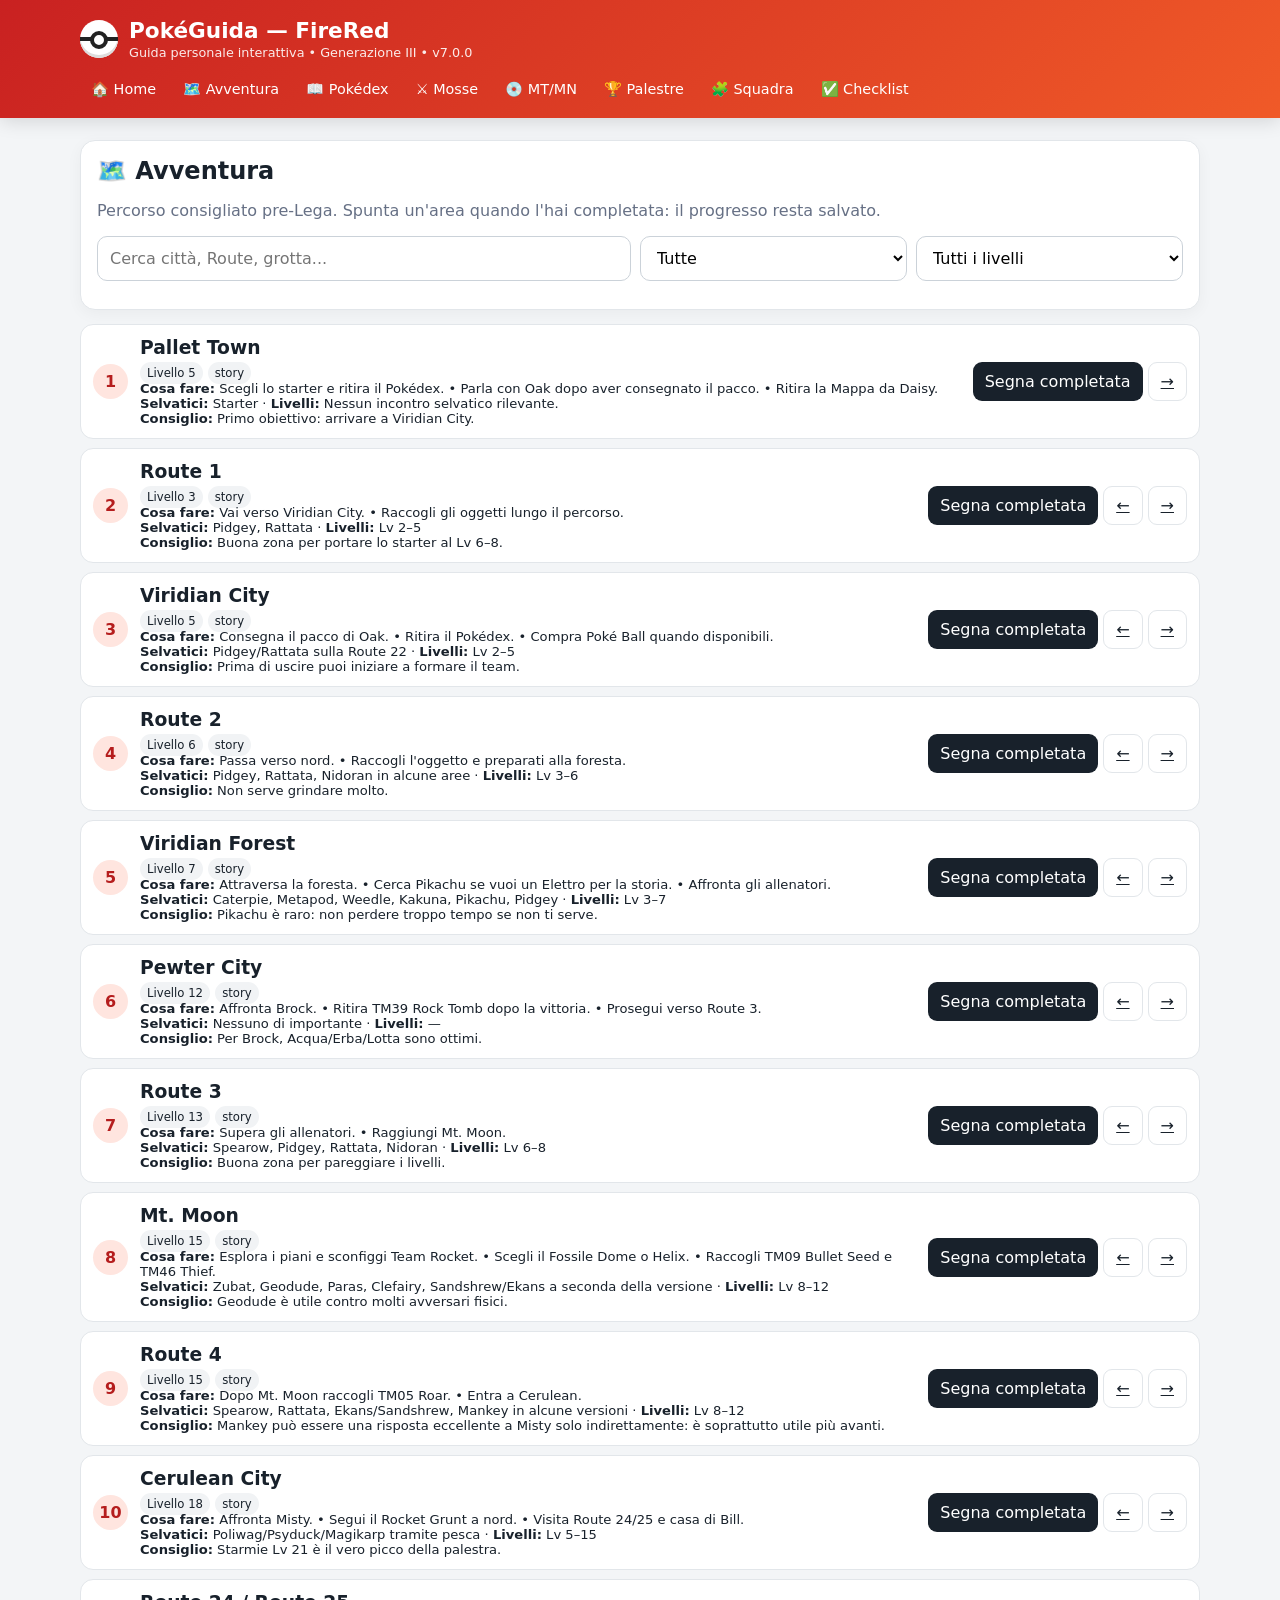
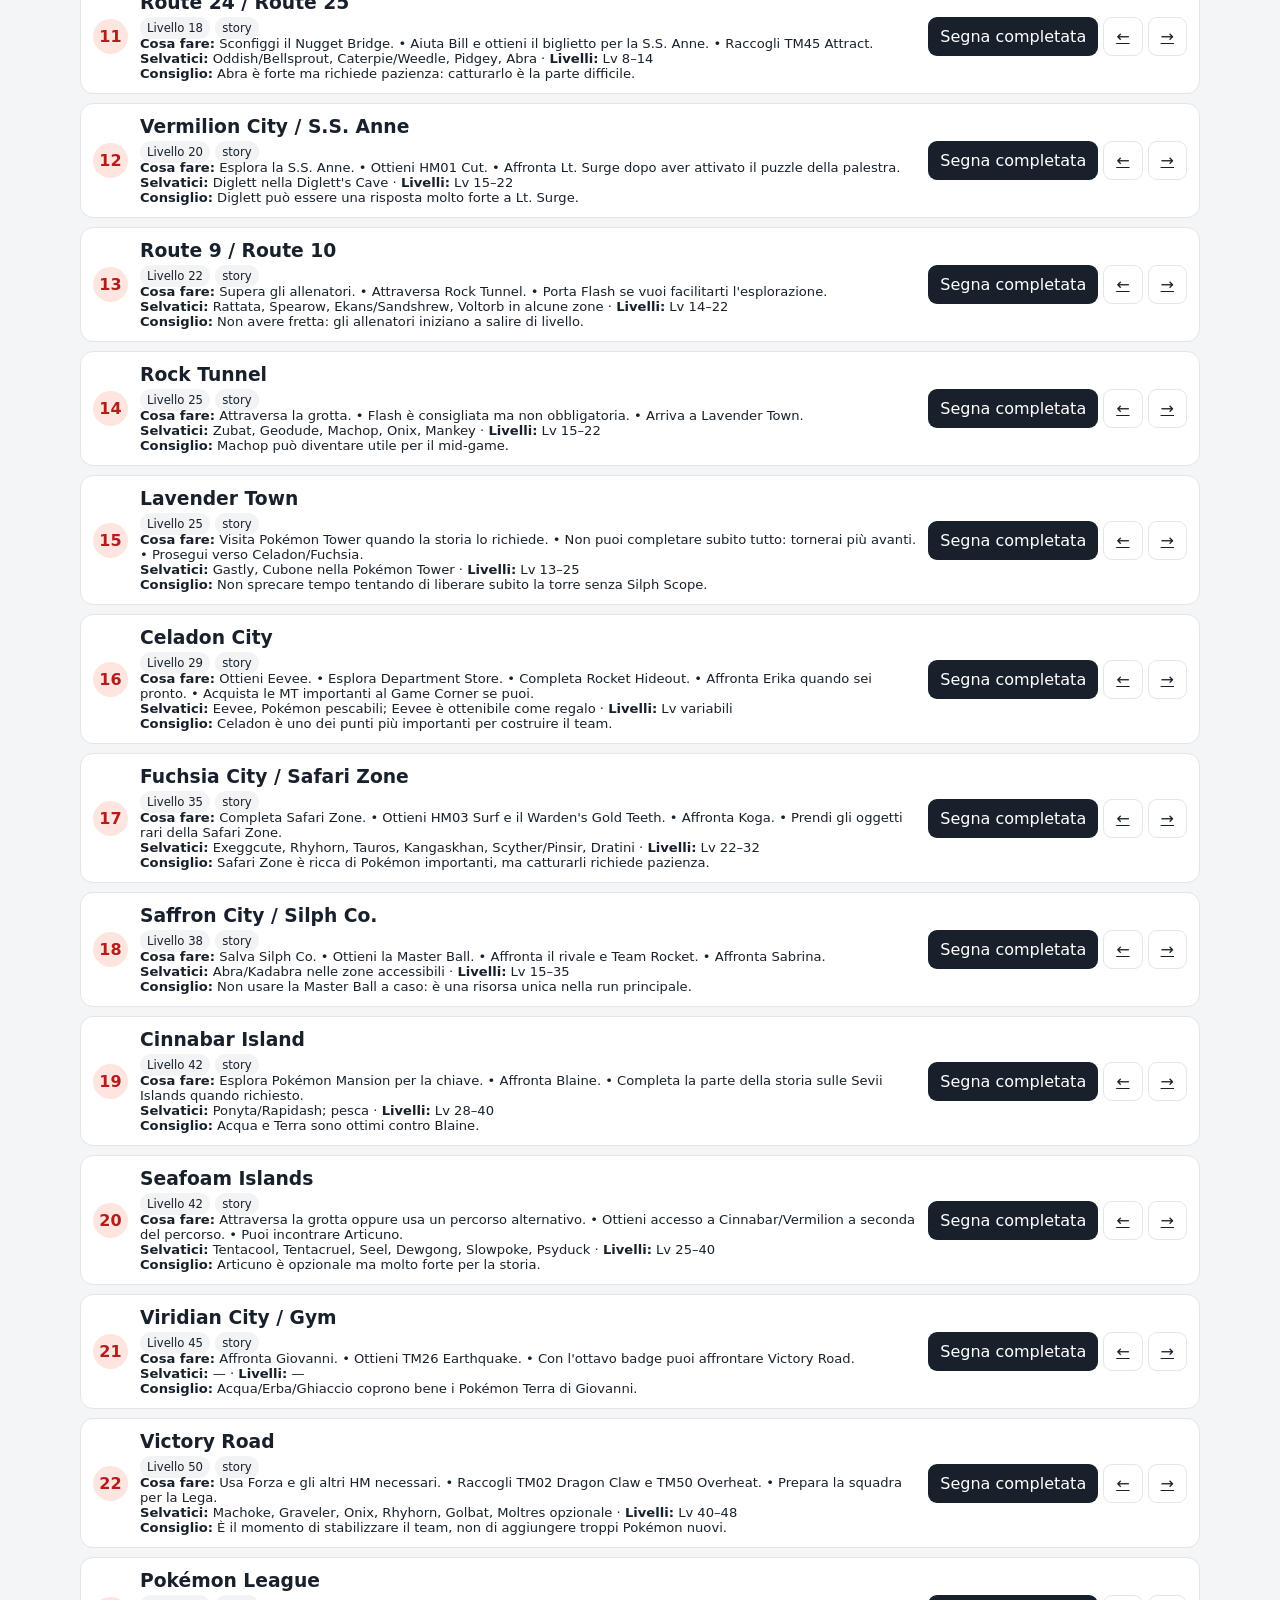
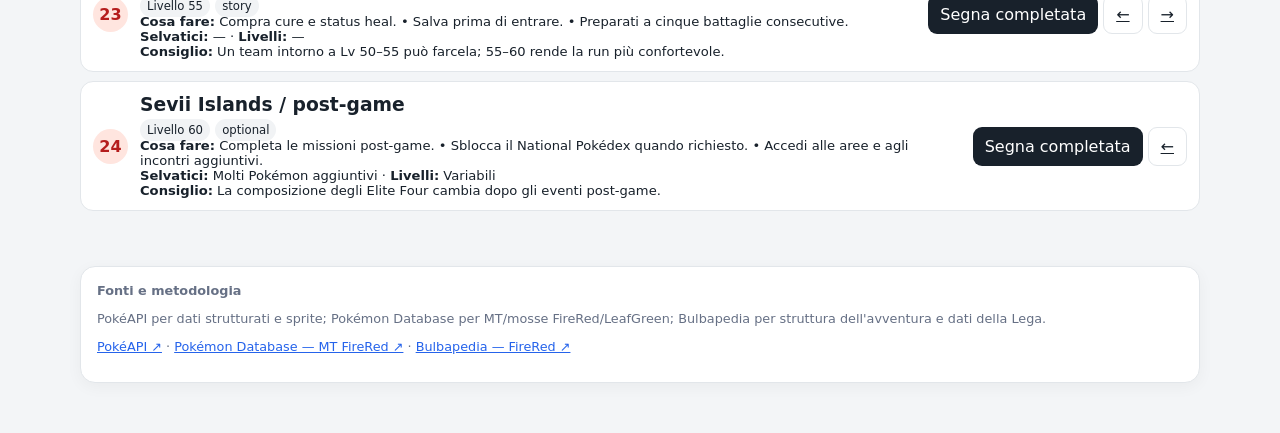
==== commit 47a26498: "Add files via upload" ====
--- a/adventure.html
+++ b/adventure.html
@@ -1,4 +1,4 @@
-<!doctype html><html lang="it"><head><meta charset="utf-8"><meta name="viewport" content="width=device-width,initial-scale=1,viewport-fit=cover"><meta name="description" content="Guida interattiva Pokémon FireRed Generazione III"><title>Avventura — PokéGuida FireRed</title><link rel="stylesheet" href="style.css?v=6.0.0"></head><body data-page="adventure"><header><div class="wrap"><div class="top"><div class="brand"><div class="ball"></div><div><h1>PokéGuida — FireRed</h1><p>Guida personale interattiva • Generazione III • <span id="version">v6.0.0</span></p></div></div></div><nav id="nav">
+<!doctype html><html lang="it"><head><meta charset="utf-8"><meta name="viewport" content="width=device-width,initial-scale=1,viewport-fit=cover"><meta name="description" content="Guida interattiva Pokémon FireRed Generazione III"><title>Avventura — PokéGuida FireRed</title><link rel="stylesheet" href="style.css?v=7.0.0"></head><body data-page="adventure"><header><div class="wrap"><div class="top"><div class="brand"><div class="ball"></div><div><h1>PokéGuida — FireRed</h1><p>Guida personale interattiva • Generazione III • <span id="version">v7.0.0</span></p></div></div></div><nav id="nav">
 <a href="index.html">🏠 Home</a>
 <a href="adventure.html">🗺️ Avventura</a>
 <a href="pokedex.html">📖 Pokédex</a>
@@ -10,4 +10,4 @@
 </nav></div></header><main class="wrap"><section id="adventure" class="page active">
 <div class="card"><h2>🗺️ Avventura</h2><p class="muted">Percorso consigliato pre-Lega. Spunta un'area quando l'hai completata: il progresso resta salvato.</p><div class="controls"><input id="areaSearch" placeholder="Cerca città, Route, grotta..."><select id="areaFilter"><option value="all">Tutte</option><option value="story">Storia</option><option value="optional">Opzionale</option></select><select id="areaLevel"><option value="all">Tutti i livelli</option><option value="1-15">Lv 1–15</option><option value="16-30">Lv 16–30</option><option value="31-45">Lv 31–45</option><option value="46-60">Lv 46–60</option></select></div></div>
 <div id="areaList" style="display:grid;gap:9px;margin-top:14px"></div>
-</section></main><footer class="wrap footer"><div class="card source"><b>Fonti e metodologia</b><p>PokéAPI per dati strutturati e sprite; Pokémon Database per MT/mosse FireRed/LeafGreen; Bulbapedia per struttura dell'avventura e dati della Lega.</p><p><a href="https://pokeapi.co/" target="_blank" rel="noopener">PokéAPI ↗</a> · <a href="https://pokemondb.net/firered-leafgreen/tms" target="_blank" rel="noopener">Pokémon Database — MT FireRed ↗</a> · <a href="https://bulbapedia.bulbagarden.net/wiki/Fire_Red" target="_blank" rel="noopener">Bulbapedia — FireRed ↗</a></p></div></footer><div id="toast" class="toast"></div><script src="app.js?v=6.0.0" defer></script></body></html>
+</section></main><footer class="wrap footer"><div class="card source"><b>Fonti e metodologia</b><p>PokéAPI per dati strutturati e sprite; Pokémon Database per MT/mosse FireRed/LeafGreen; Bulbapedia per struttura dell'avventura e dati della Lega.</p><p><a href="https://pokeapi.co/" target="_blank" rel="noopener">PokéAPI ↗</a> · <a href="https://pokemondb.net/firered-leafgreen/tms" target="_blank" rel="noopener">Pokémon Database — MT FireRed ↗</a> · <a href="https://bulbapedia.bulbagarden.net/wiki/Fire_Red" target="_blank" rel="noopener">Bulbapedia — FireRed ↗</a></p></div></footer><div id="toast" class="toast"></div><script src="app.js?v=7.0.0" defer></script></body></html>
--- a/style.css
+++ b/style.css
@@ -15,3 +15,7 @@
 .footer{padding:15px 0 50px;color:var(--muted);font-size:.8rem}.source a{color:var(--blue)}
 .toast{position:fixed;right:14px;bottom:14px;background:#18212b;color:#fff;padding:11px 14px;border-radius:10px;box-shadow:0 8px 24px #0003;opacity:0;pointer-events:none;transition:.2s;z-index:50}.toast.show{opacity:1}
 @media(max-width:700px){.top{align-items:flex-start}.brand h1{font-size:1.12rem}.controls,.two{grid-template-columns:1fr}.route{grid-template-columns:auto 1fr}.route-actions{grid-column:2;justify-content:flex-start}.wrap{width:min(100% - 18px,1120px)}main{padding-top:15px}.card{padding:14px}nav a{font-size:.82rem;padding:8px 9px}}
+
+/* V7 detail components */
+.clickable-card,.clickable-row{cursor:pointer}.clickable-row:hover{background:#fff7f5}.clickable{cursor:pointer;border:1px solid var(--line);background:#fff;color:var(--ink)}.link-button{padding:0;border:0;background:none;color:var(--blue);text-decoration:underline;cursor:pointer}.subtle{background:#fafbfc;box-shadow:none}.detail-head{display:flex;justify-content:space-between;gap:16px;align-items:flex-start}.detail-head img{width:130px;height:130px;object-fit:contain}.detail-badges{margin:8px 0 14px}.evo-root{display:flex;justify-content:center}.evo-children{display:flex;justify-content:center;gap:18px;flex-wrap:wrap;margin-top:12px}.evo-branch{display:flex;flex-direction:column;align-items:center;min-width:120px}.evo-condition{font-size:.78rem;font-weight:700;color:#b51d1d;text-align:center;margin-bottom:6px;max-width:180px}.evo-node{border:1px solid var(--line);background:#fff;border-radius:13px;padding:8px;display:flex;flex-direction:column;align-items:center;gap:2px;cursor:pointer;min-width:100px}.evo-node img{width:72px;height:72px;object-fit:contain}.evo-node.current{border:2px solid var(--red);box-shadow:0 0 0 3px #ffe4df}.evo-branch>.evo-children{border-top:1px dashed var(--line);padding-top:10px}.encounter-grid{display:grid;grid-template-columns:repeat(auto-fit,minmax(190px,1fr));gap:8px}.encounter{display:flex;flex-direction:column;gap:3px;border:1px solid var(--line);border-radius:11px;padding:10px;background:#fff}.encounter small{color:var(--muted)}.loading{padding:8px}.move-power{min-width:88px;text-align:center;background:#fff5ef;border:1px solid #ffd4c7;border-radius:12px;padding:10px}.move-power b{display:block;font-size:1.5rem}.move-power span{font-size:.72rem;color:var(--muted)}
+@media(max-width:700px){.detail-head img{width:100px;height:100px}.evo-children{gap:8px}.evo-node{min-width:90px}.evo-node img{width:62px;height:62px}}
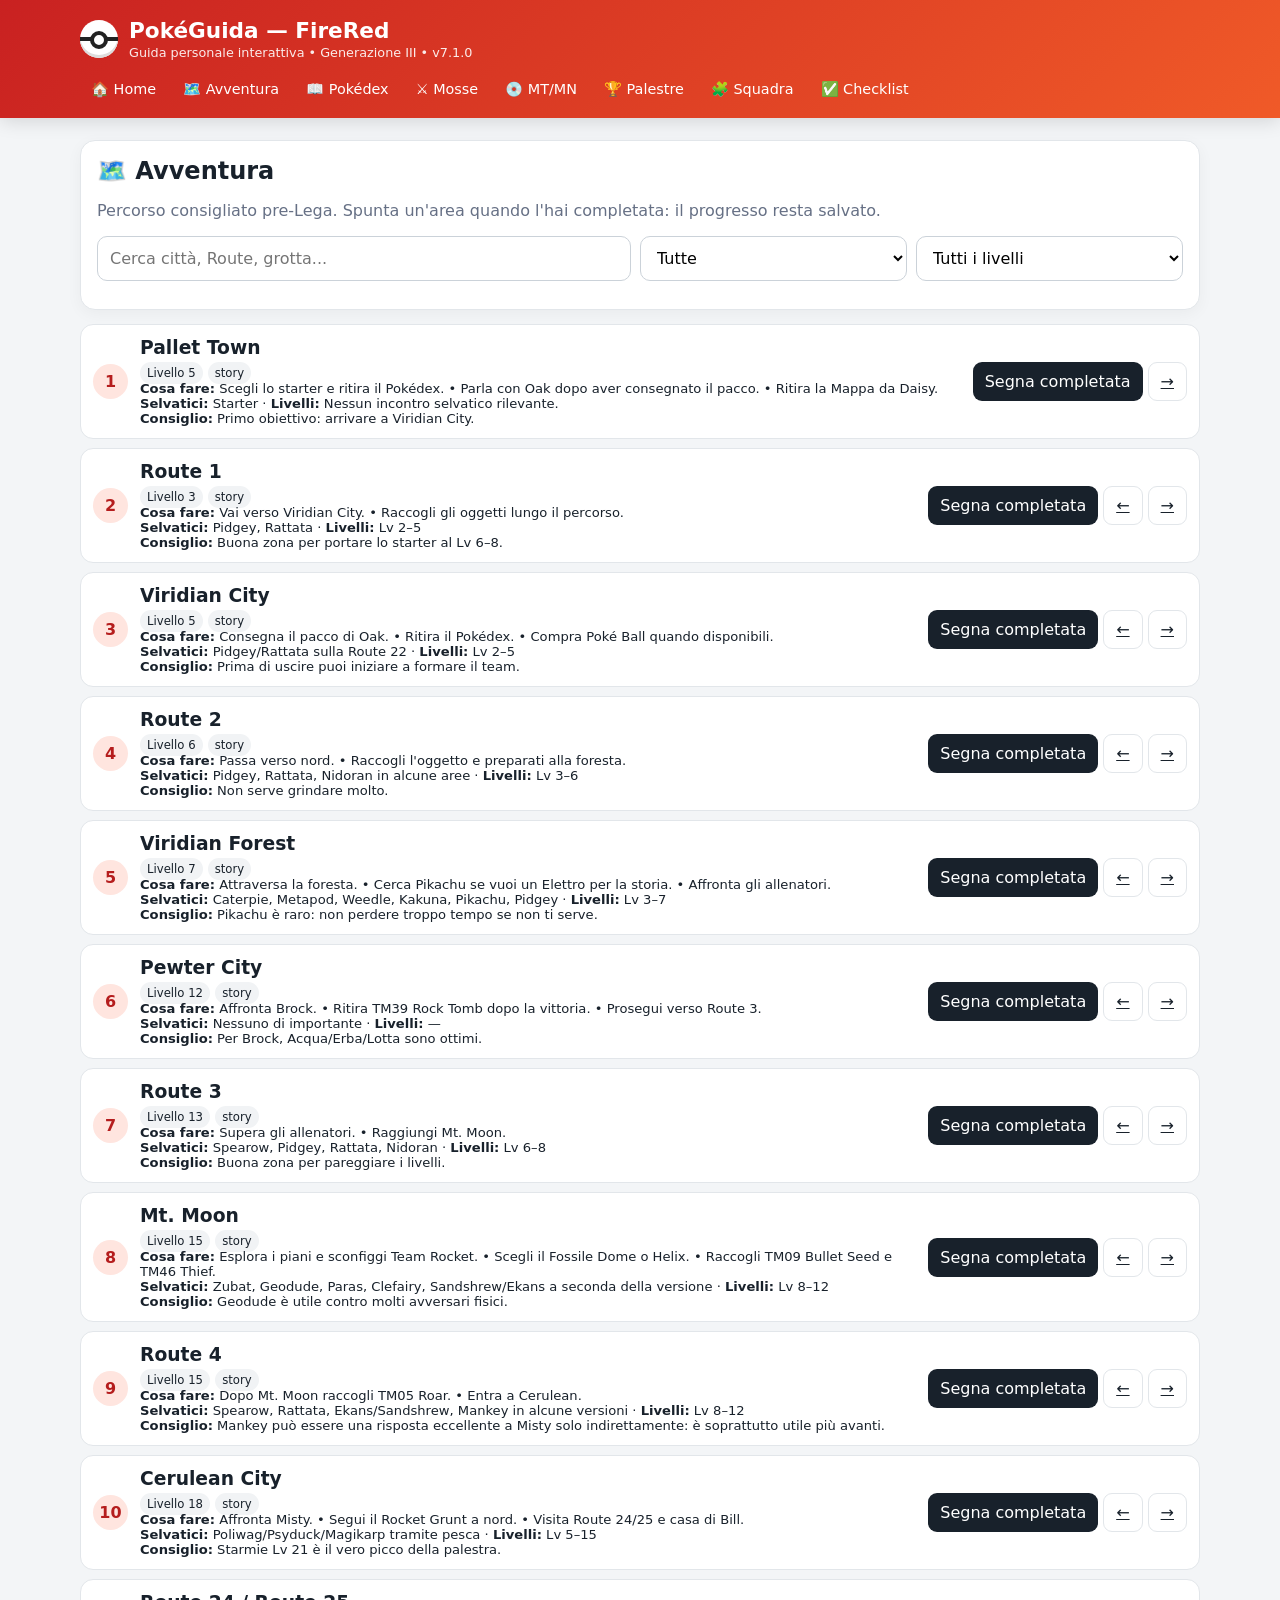
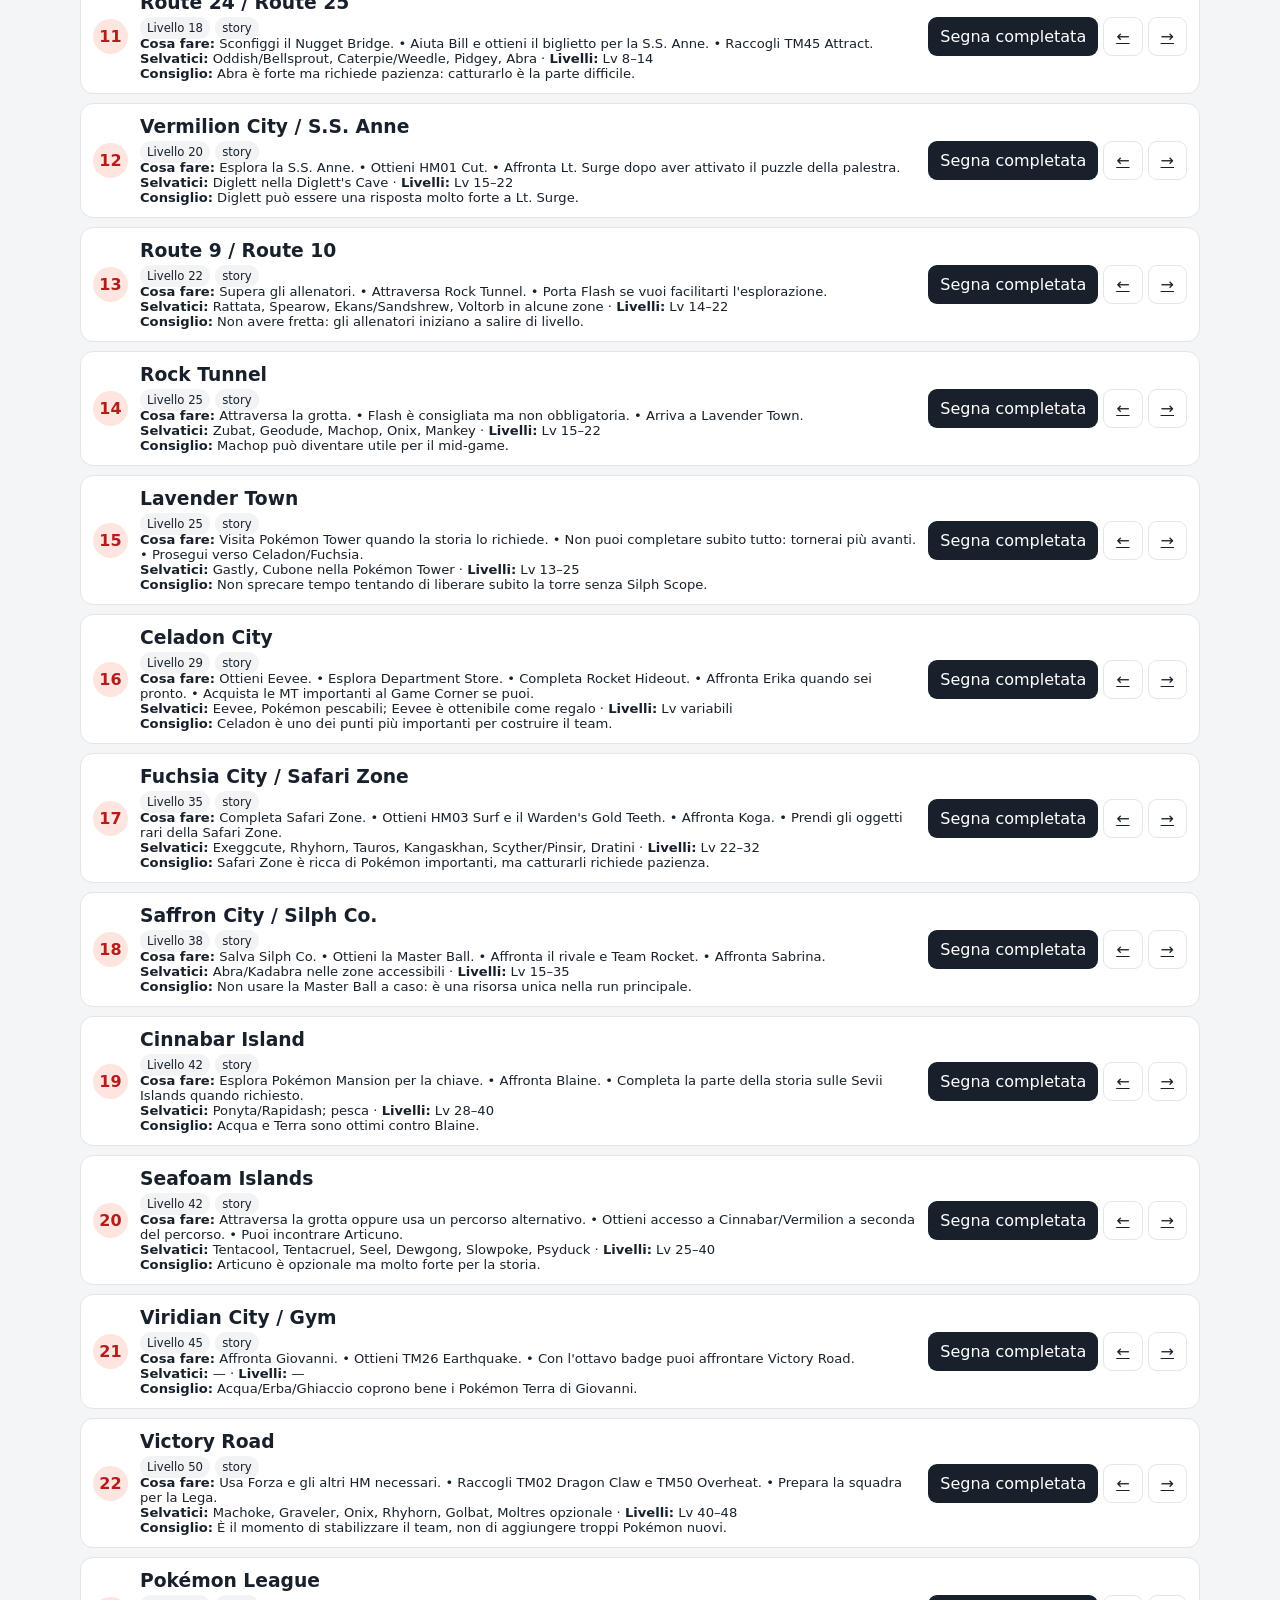
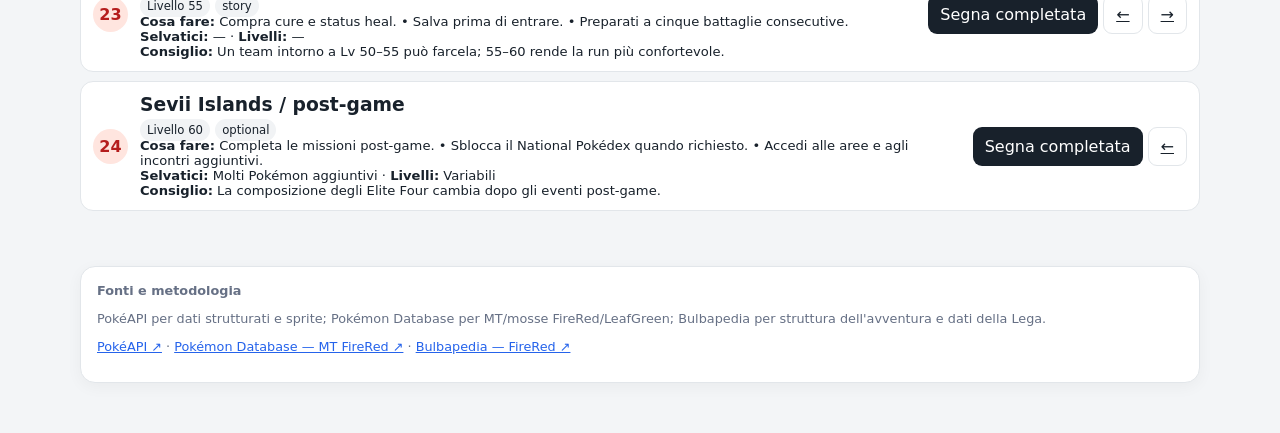
==== commit ad2e5d5e: "Add files via upload" ====
--- a/adventure.html
+++ b/adventure.html
@@ -1,4 +1,4 @@
-<!doctype html><html lang="it"><head><meta charset="utf-8"><meta name="viewport" content="width=device-width,initial-scale=1,viewport-fit=cover"><meta name="description" content="Guida interattiva Pokémon FireRed Generazione III"><title>Avventura — PokéGuida FireRed</title><link rel="stylesheet" href="style.css?v=7.0.0"></head><body data-page="adventure"><header><div class="wrap"><div class="top"><div class="brand"><div class="ball"></div><div><h1>PokéGuida — FireRed</h1><p>Guida personale interattiva • Generazione III • <span id="version">v7.0.0</span></p></div></div></div><nav id="nav">
+<!doctype html><html lang="it"><head><meta charset="utf-8"><meta name="viewport" content="width=device-width,initial-scale=1,viewport-fit=cover"><meta name="description" content="Guida interattiva Pokémon FireRed Generazione III"><title>Avventura — PokéGuida FireRed</title><link rel="stylesheet" href="style.css?v=7.1.0"></head><body data-page="adventure"><header><div class="wrap"><div class="top"><div class="brand"><div class="ball"></div><div><h1>PokéGuida — FireRed</h1><p>Guida personale interattiva • Generazione III • <span id="version">v7.1.0</span></p></div></div></div><nav id="nav">
 <a href="index.html">🏠 Home</a>
 <a href="adventure.html">🗺️ Avventura</a>
 <a href="pokedex.html">📖 Pokédex</a>
@@ -10,4 +10,4 @@
 </nav></div></header><main class="wrap"><section id="adventure" class="page active">
 <div class="card"><h2>🗺️ Avventura</h2><p class="muted">Percorso consigliato pre-Lega. Spunta un'area quando l'hai completata: il progresso resta salvato.</p><div class="controls"><input id="areaSearch" placeholder="Cerca città, Route, grotta..."><select id="areaFilter"><option value="all">Tutte</option><option value="story">Storia</option><option value="optional">Opzionale</option></select><select id="areaLevel"><option value="all">Tutti i livelli</option><option value="1-15">Lv 1–15</option><option value="16-30">Lv 16–30</option><option value="31-45">Lv 31–45</option><option value="46-60">Lv 46–60</option></select></div></div>
 <div id="areaList" style="display:grid;gap:9px;margin-top:14px"></div>
-</section></main><footer class="wrap footer"><div class="card source"><b>Fonti e metodologia</b><p>PokéAPI per dati strutturati e sprite; Pokémon Database per MT/mosse FireRed/LeafGreen; Bulbapedia per struttura dell'avventura e dati della Lega.</p><p><a href="https://pokeapi.co/" target="_blank" rel="noopener">PokéAPI ↗</a> · <a href="https://pokemondb.net/firered-leafgreen/tms" target="_blank" rel="noopener">Pokémon Database — MT FireRed ↗</a> · <a href="https://bulbapedia.bulbagarden.net/wiki/Fire_Red" target="_blank" rel="noopener">Bulbapedia — FireRed ↗</a></p></div></footer><div id="toast" class="toast"></div><script src="app.js?v=7.0.0" defer></script></body></html>
+</section></main><footer class="wrap footer"><div class="card source"><b>Fonti e metodologia</b><p>PokéAPI per dati strutturati e sprite; Pokémon Database per MT/mosse FireRed/LeafGreen; Bulbapedia per struttura dell'avventura e dati della Lega.</p><p><a href="https://pokeapi.co/" target="_blank" rel="noopener">PokéAPI ↗</a> · <a href="https://pokemondb.net/firered-leafgreen/tms" target="_blank" rel="noopener">Pokémon Database — MT FireRed ↗</a> · <a href="https://bulbapedia.bulbagarden.net/wiki/Fire_Red" target="_blank" rel="noopener">Bulbapedia — FireRed ↗</a></p></div></footer><div id="toast" class="toast"></div><script src="app.js?v=7.1.0" defer></script></body></html>
